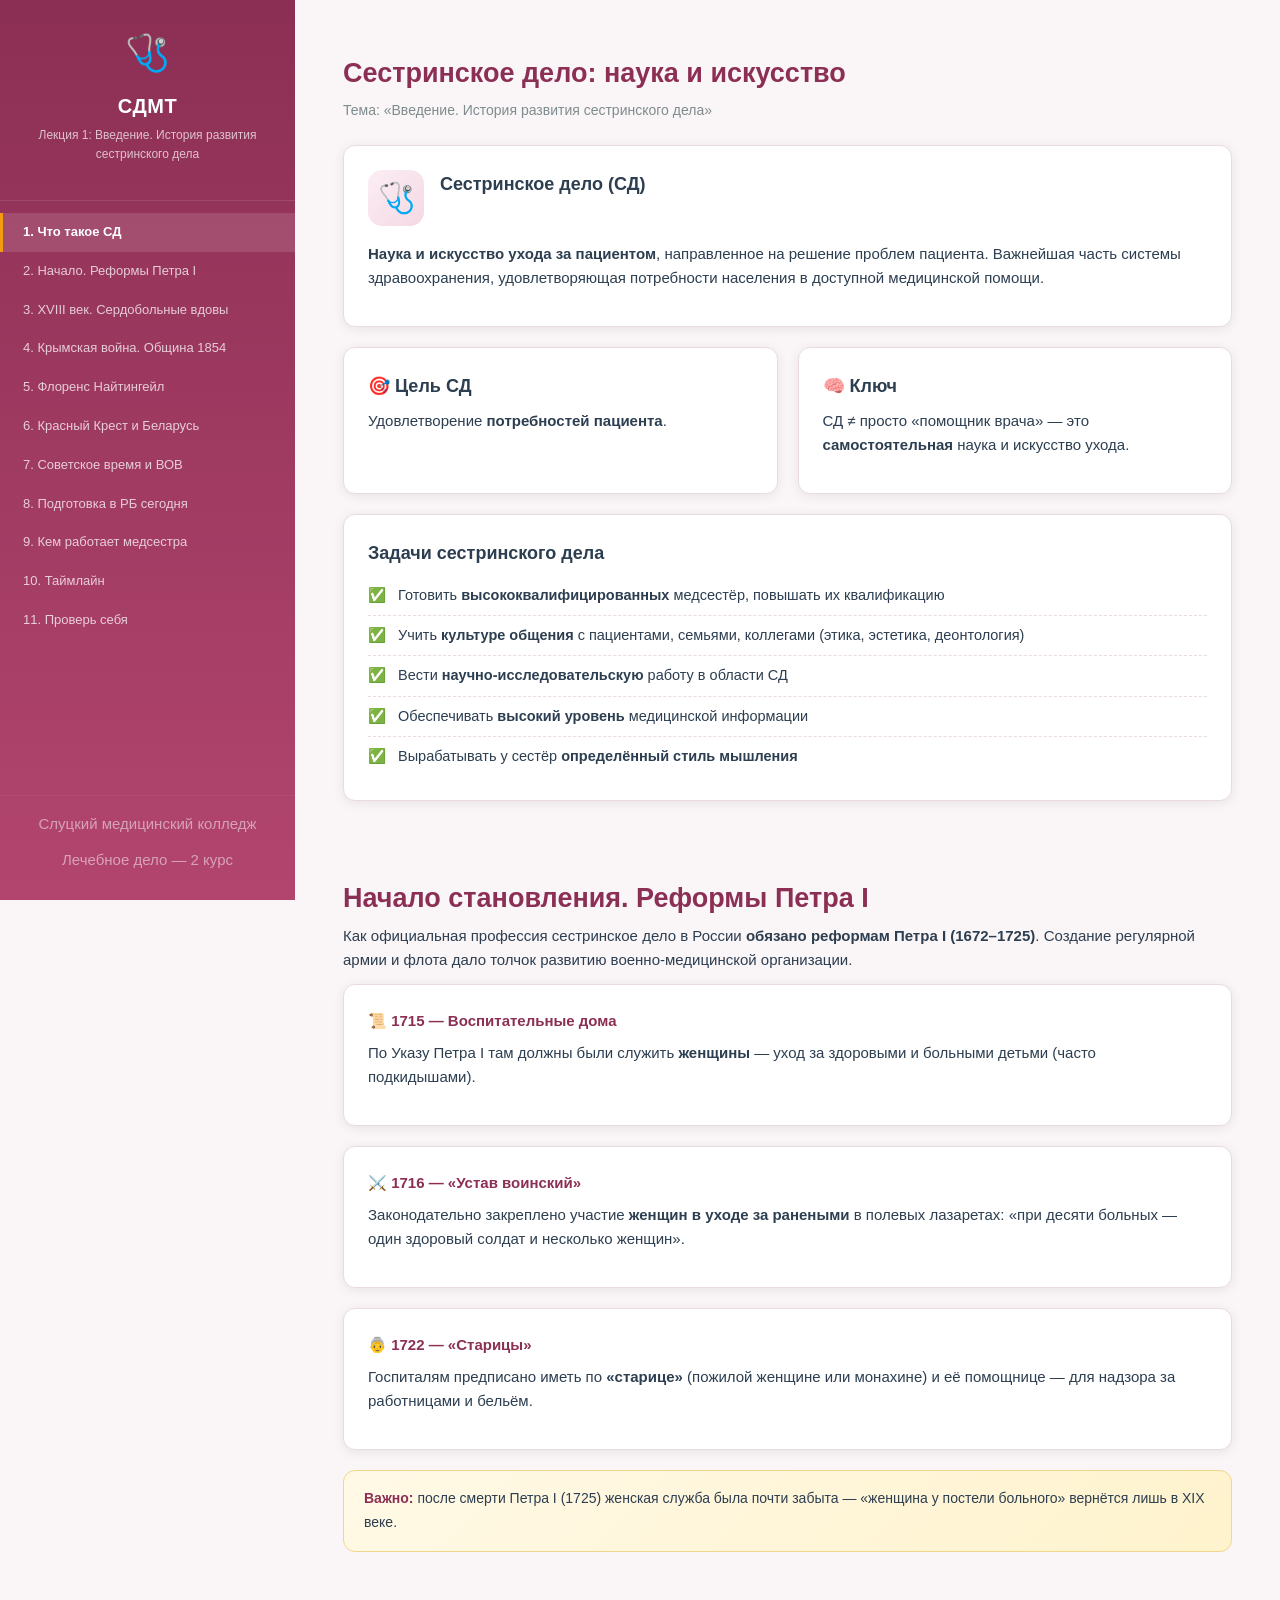
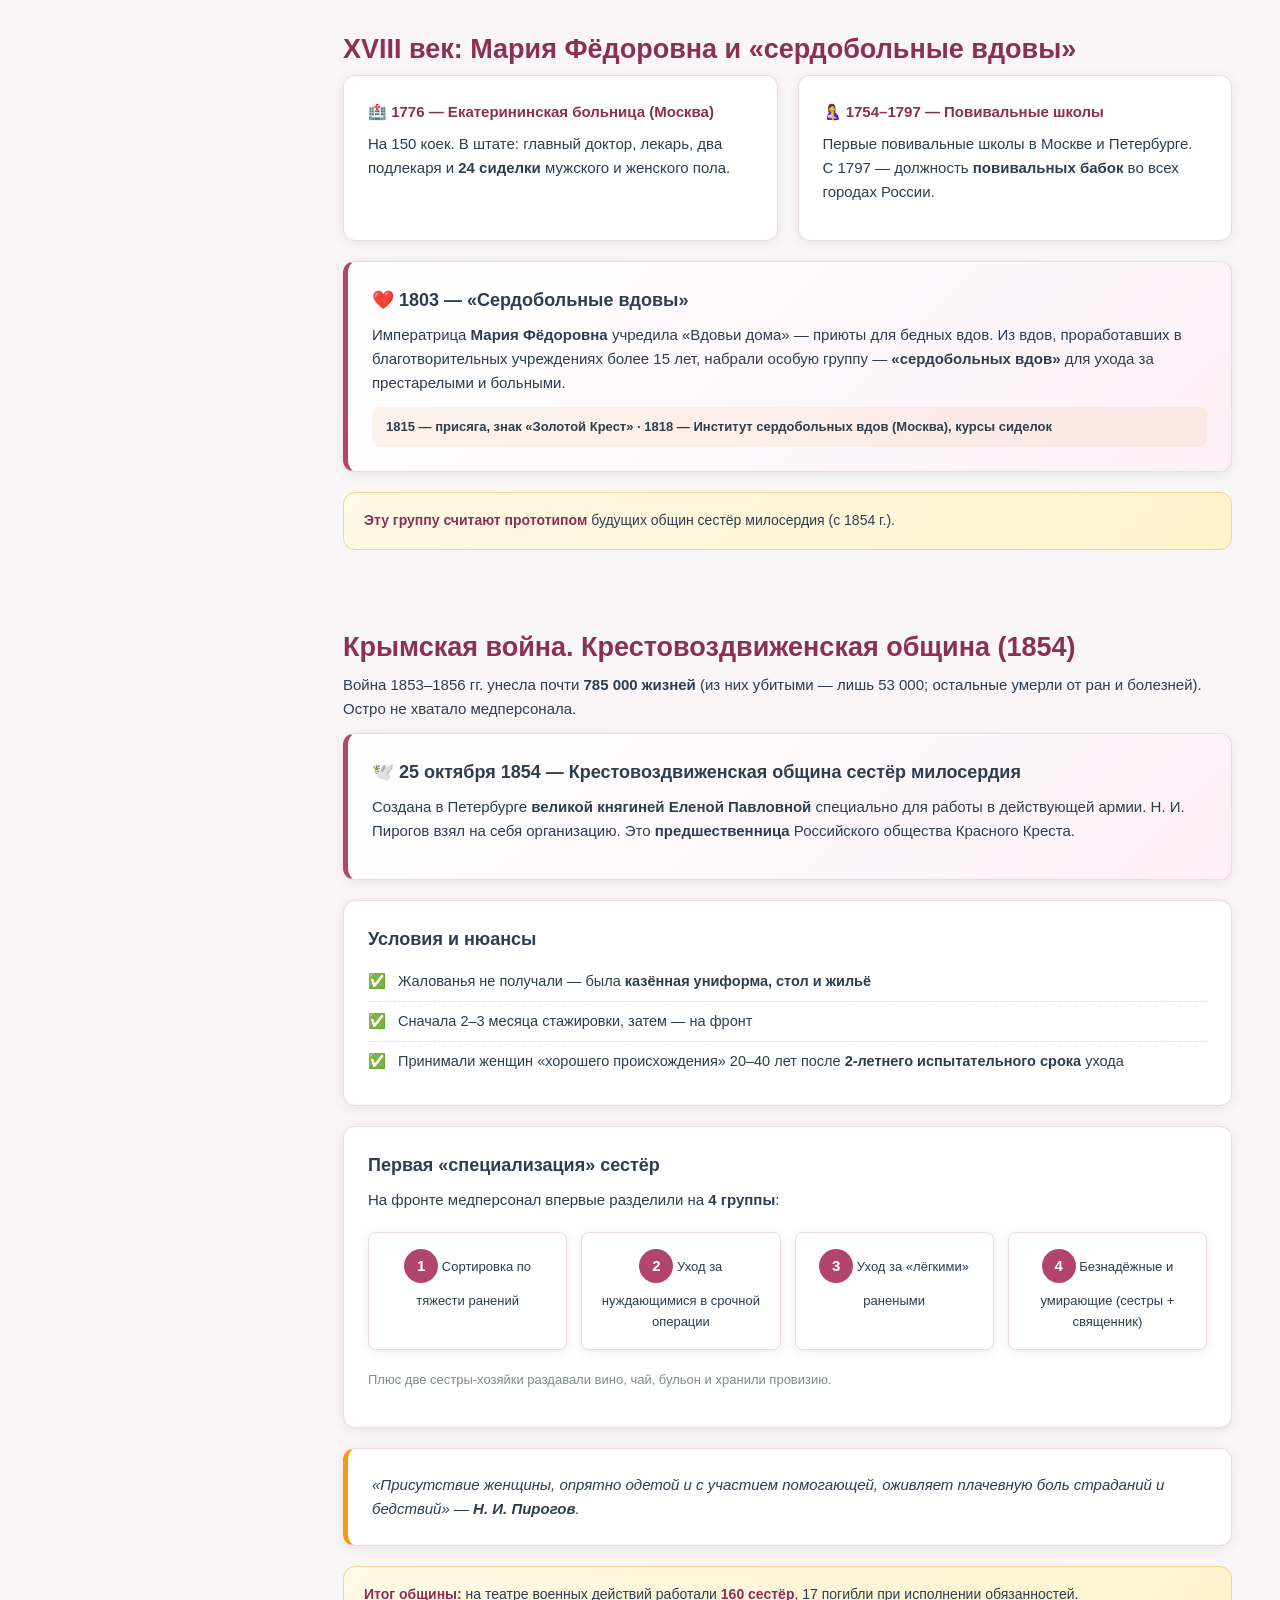
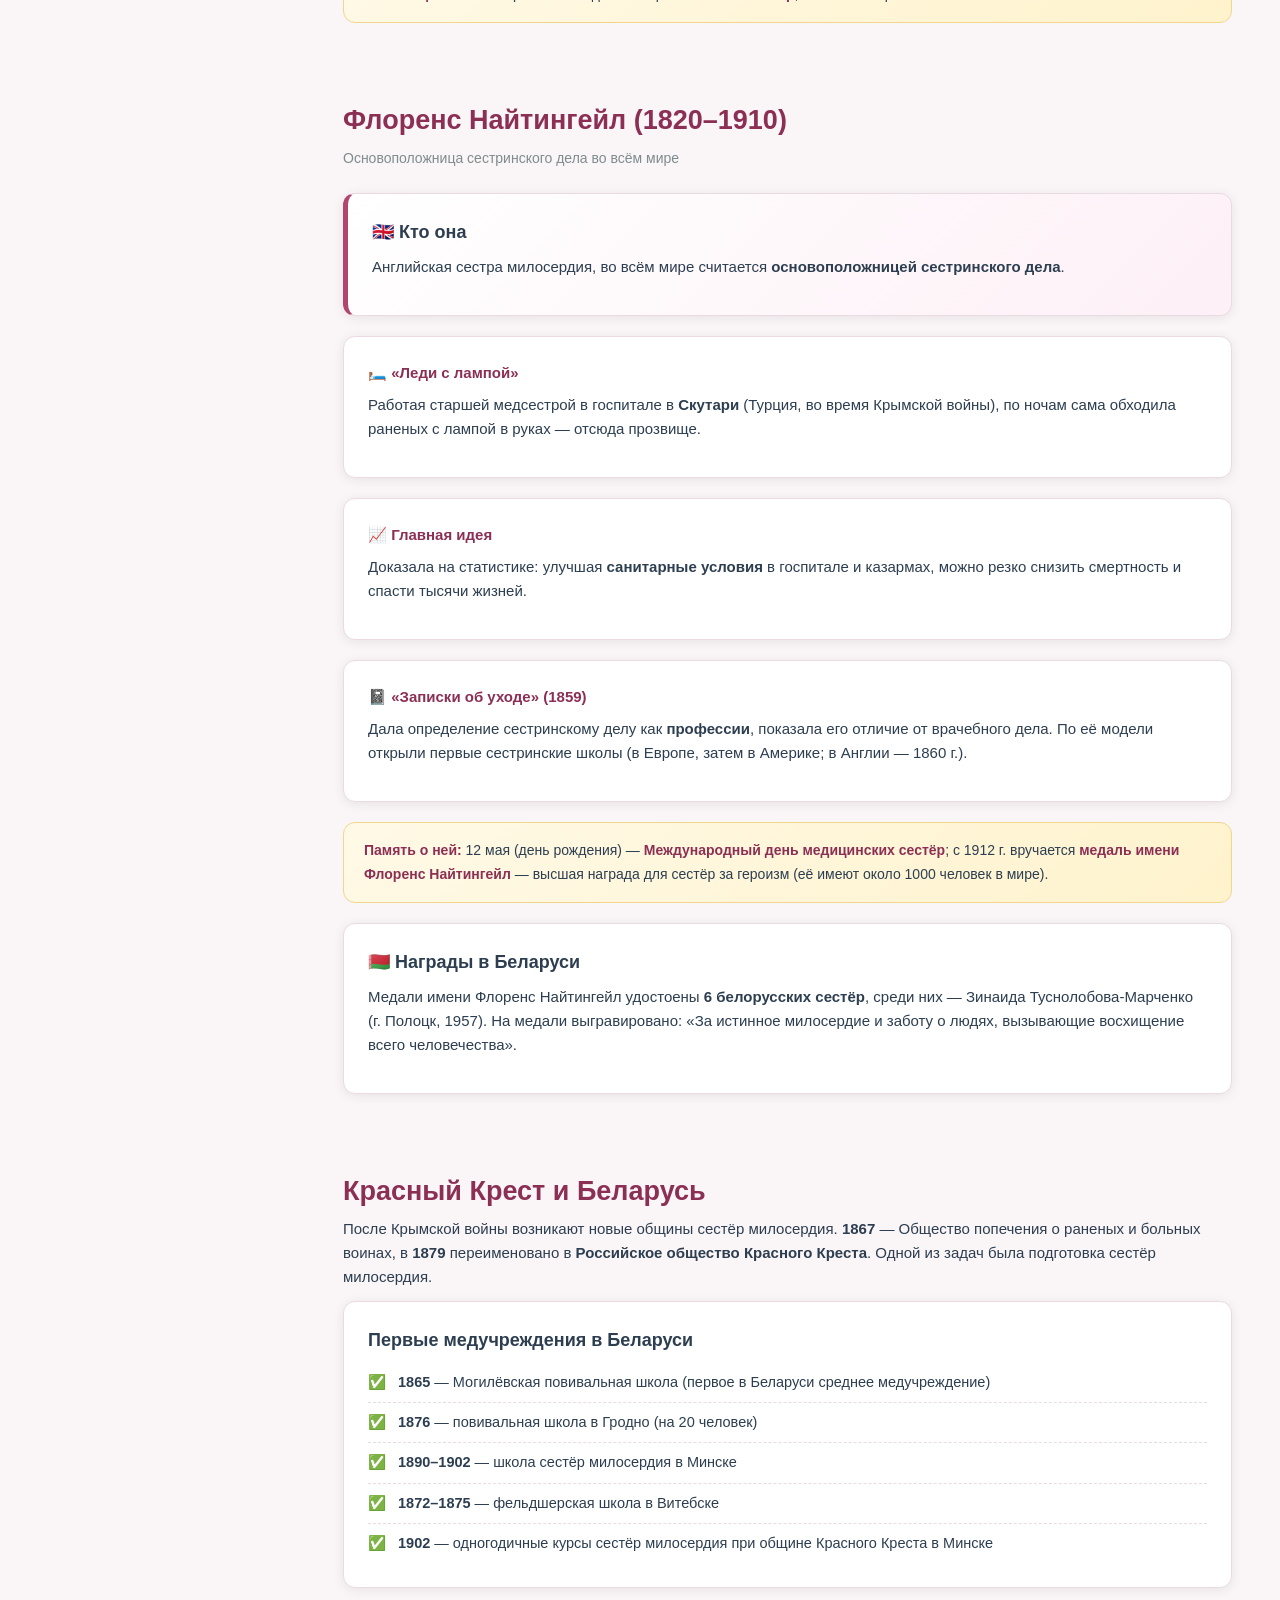
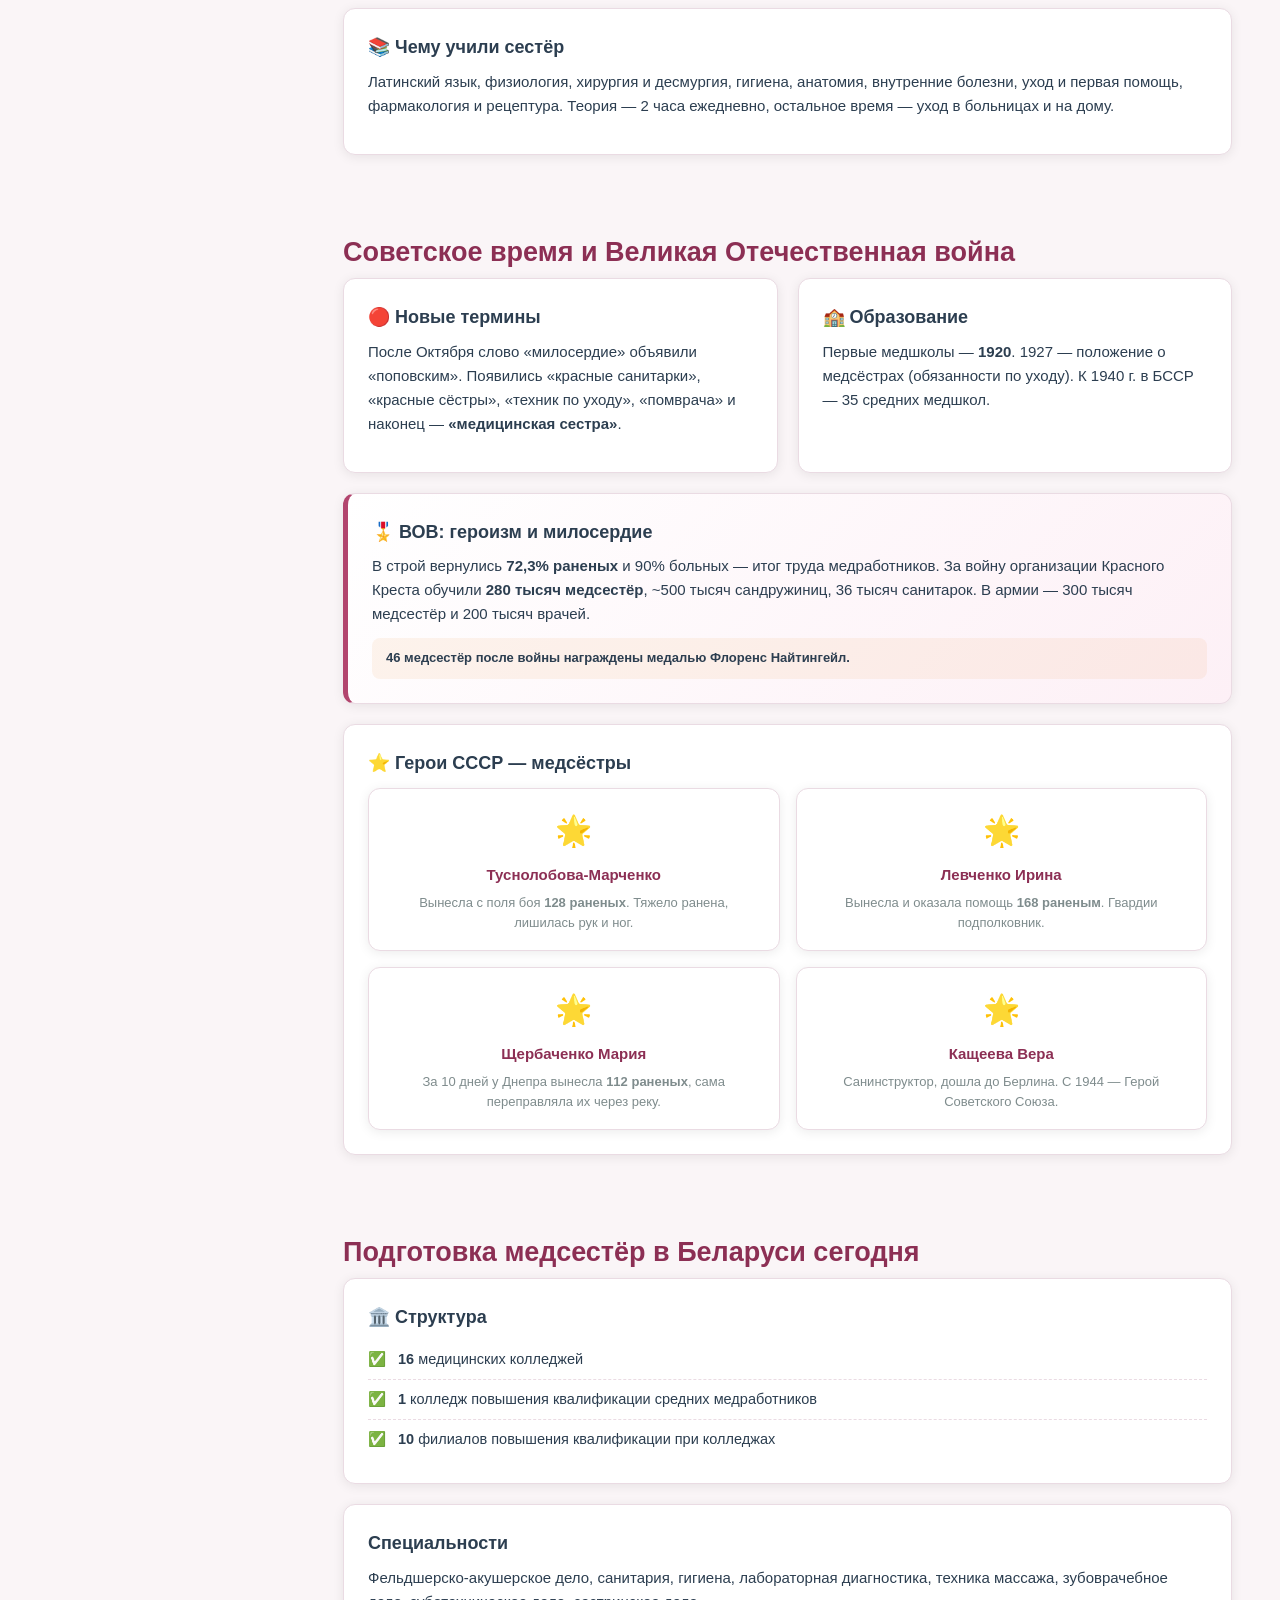
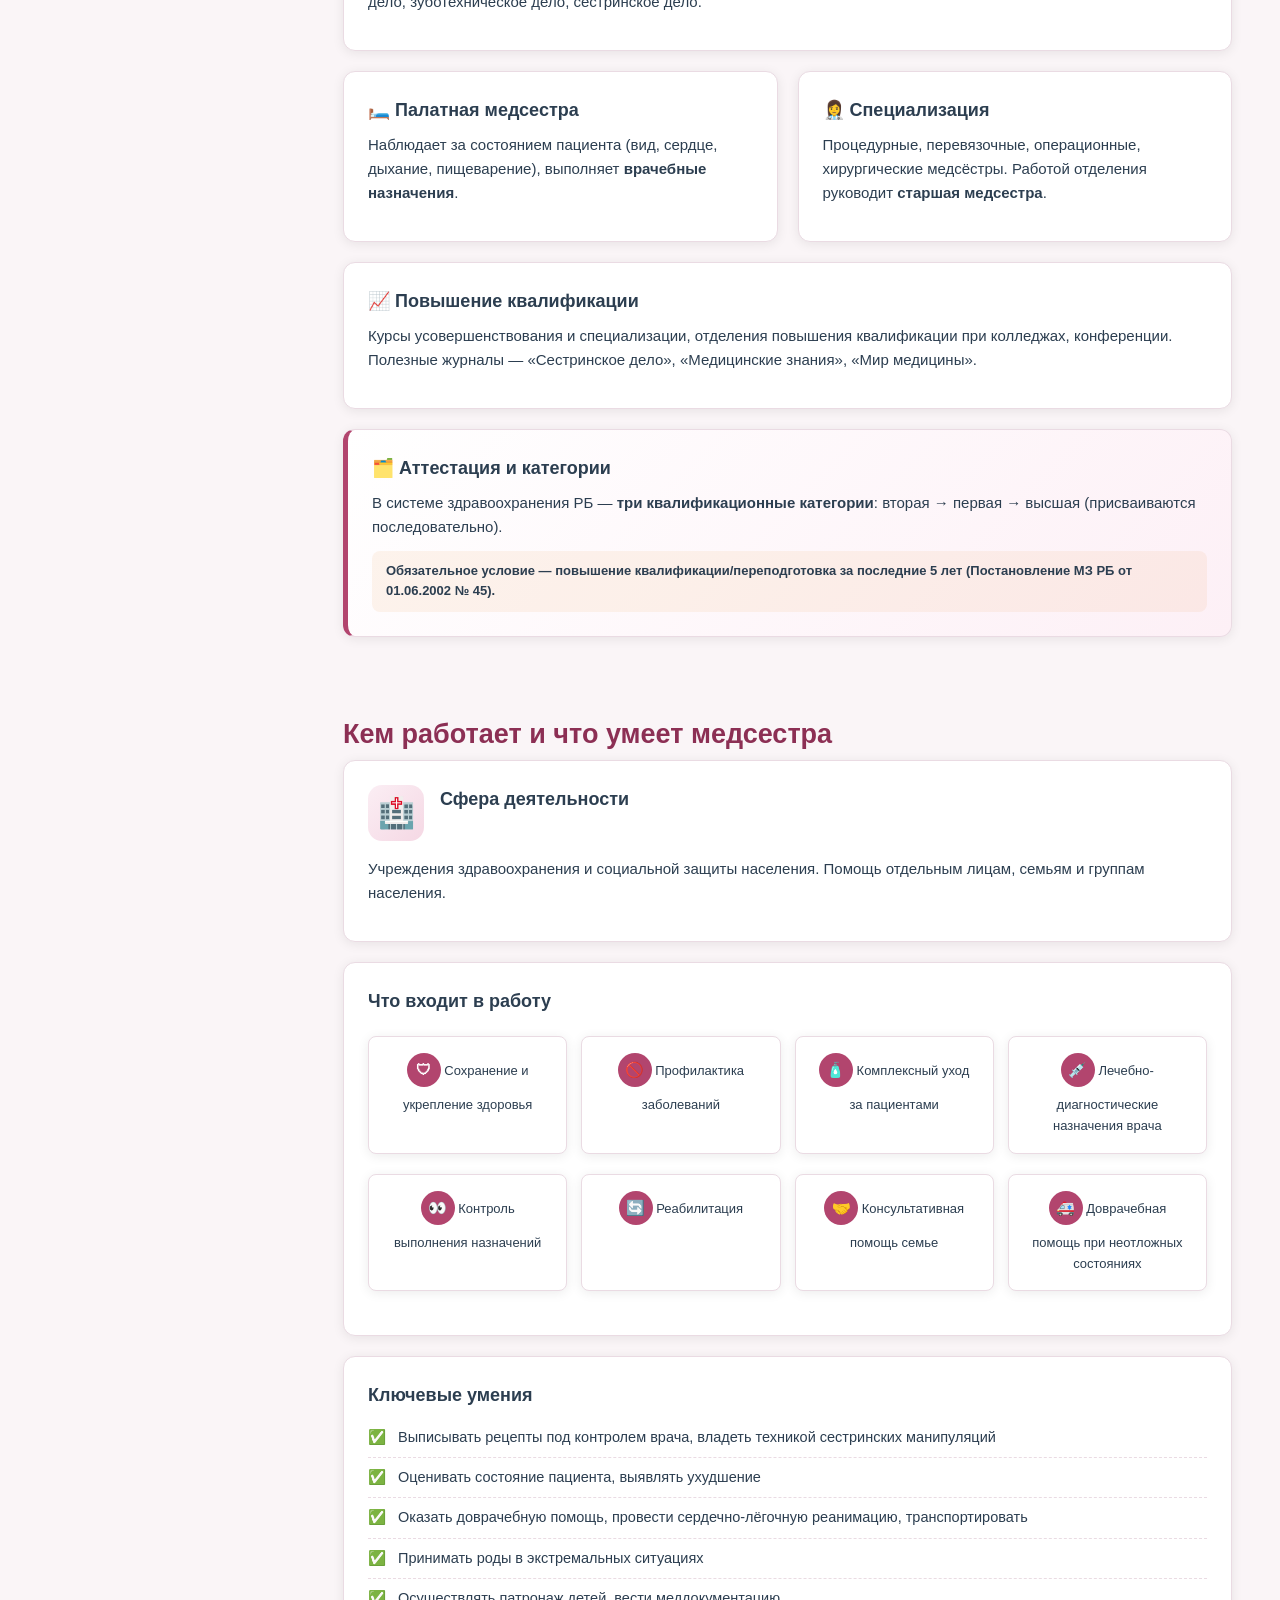
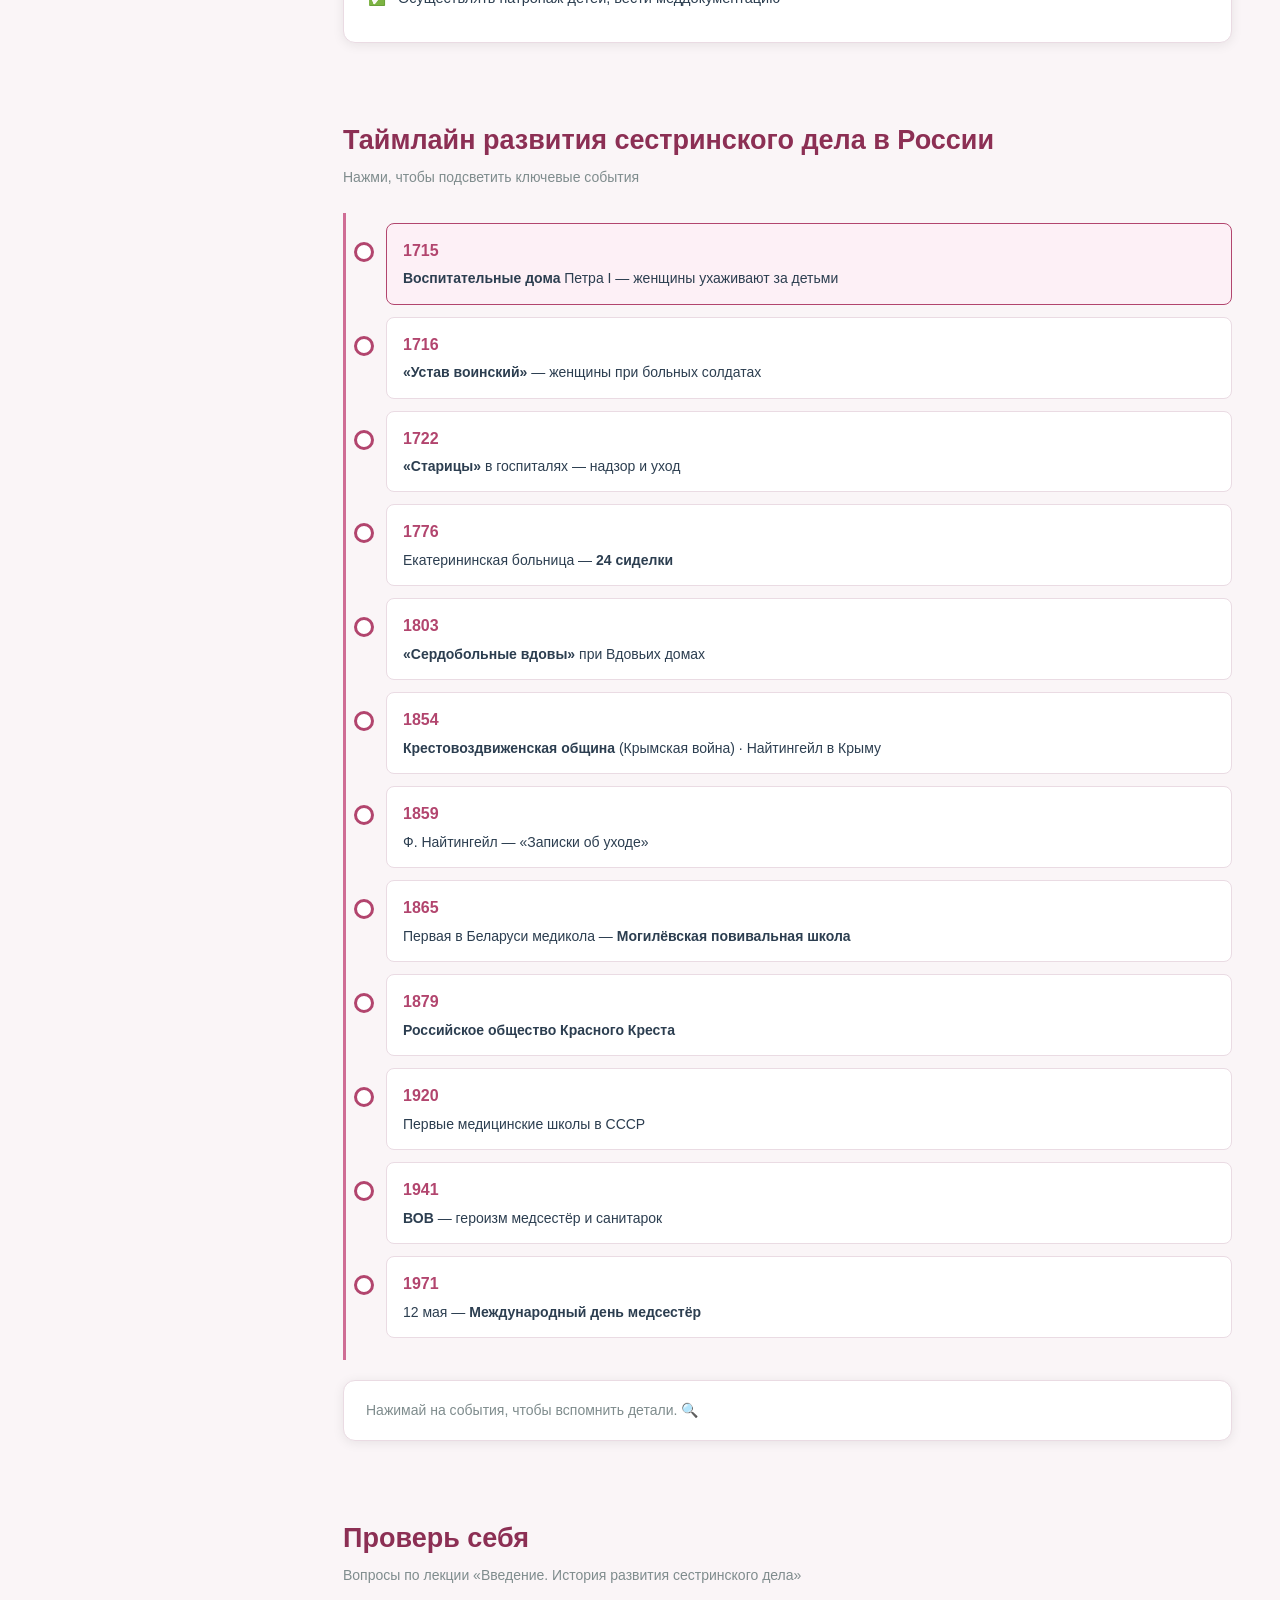
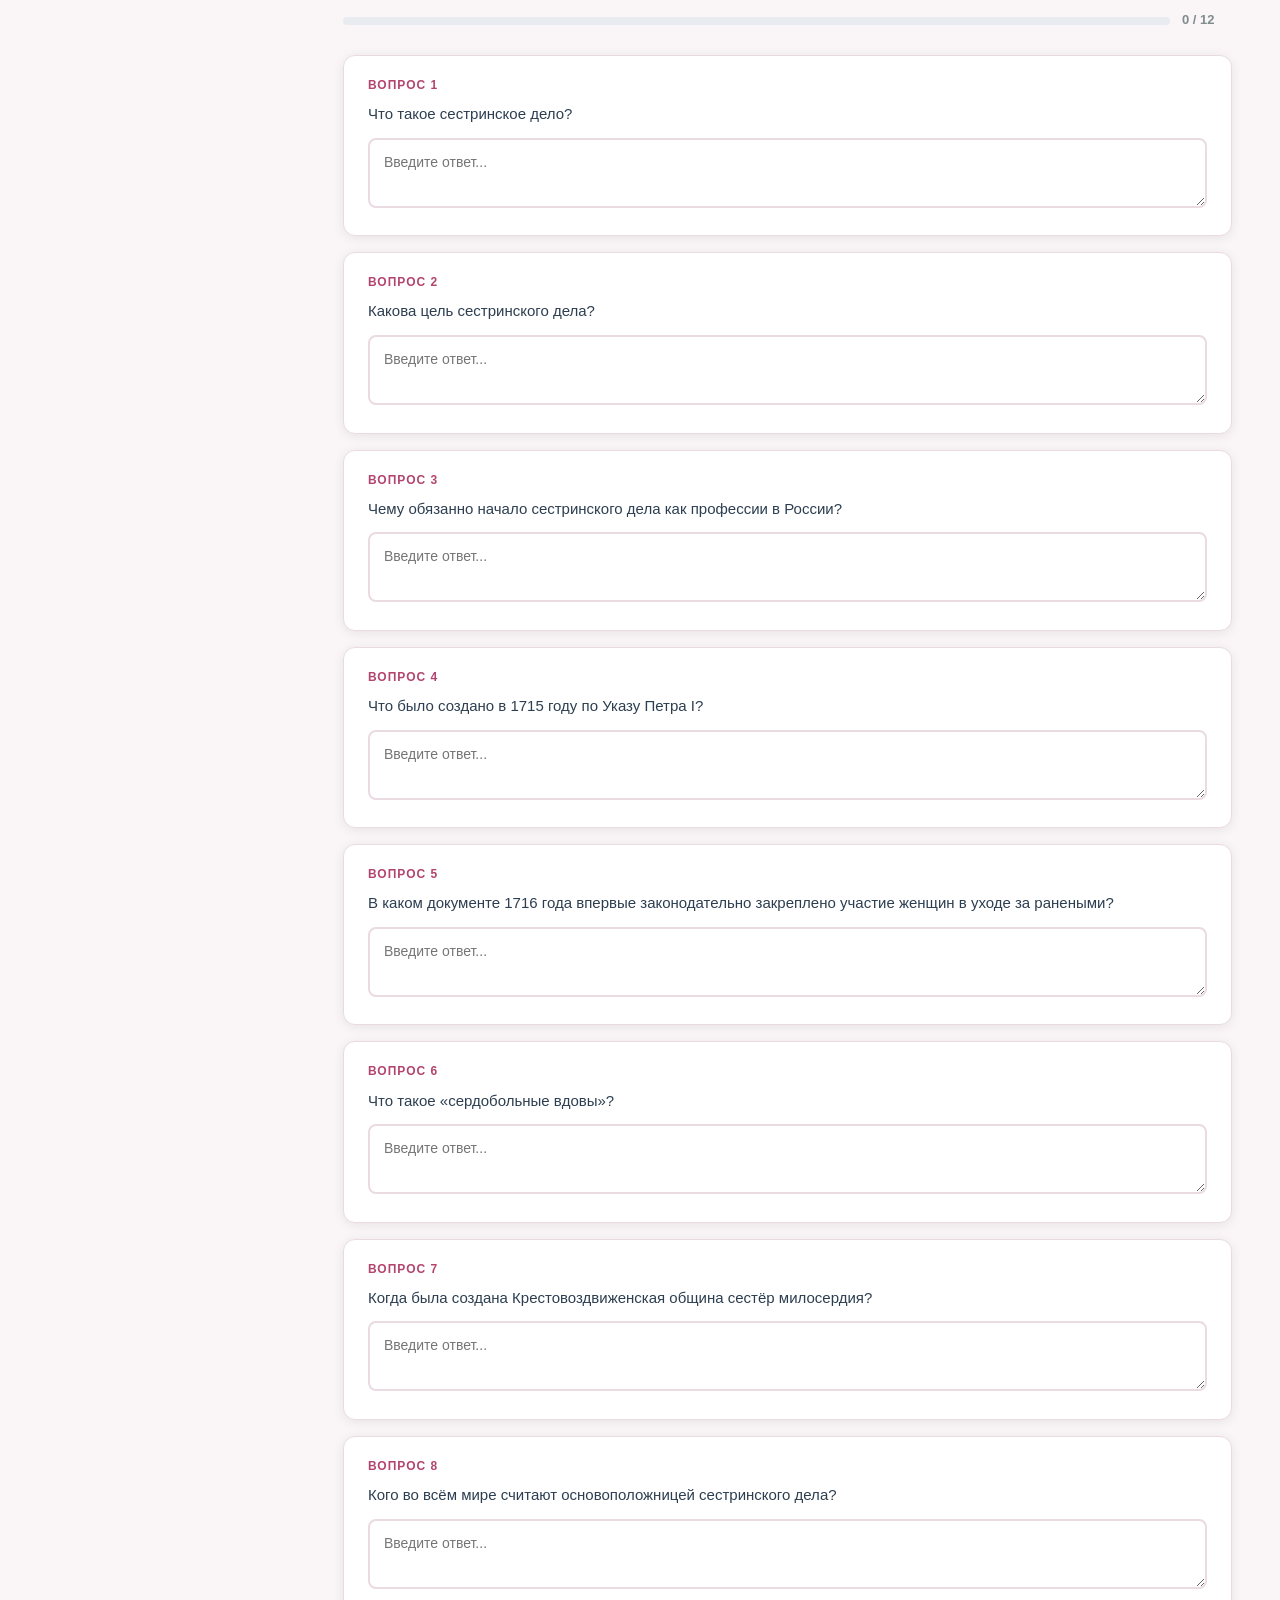
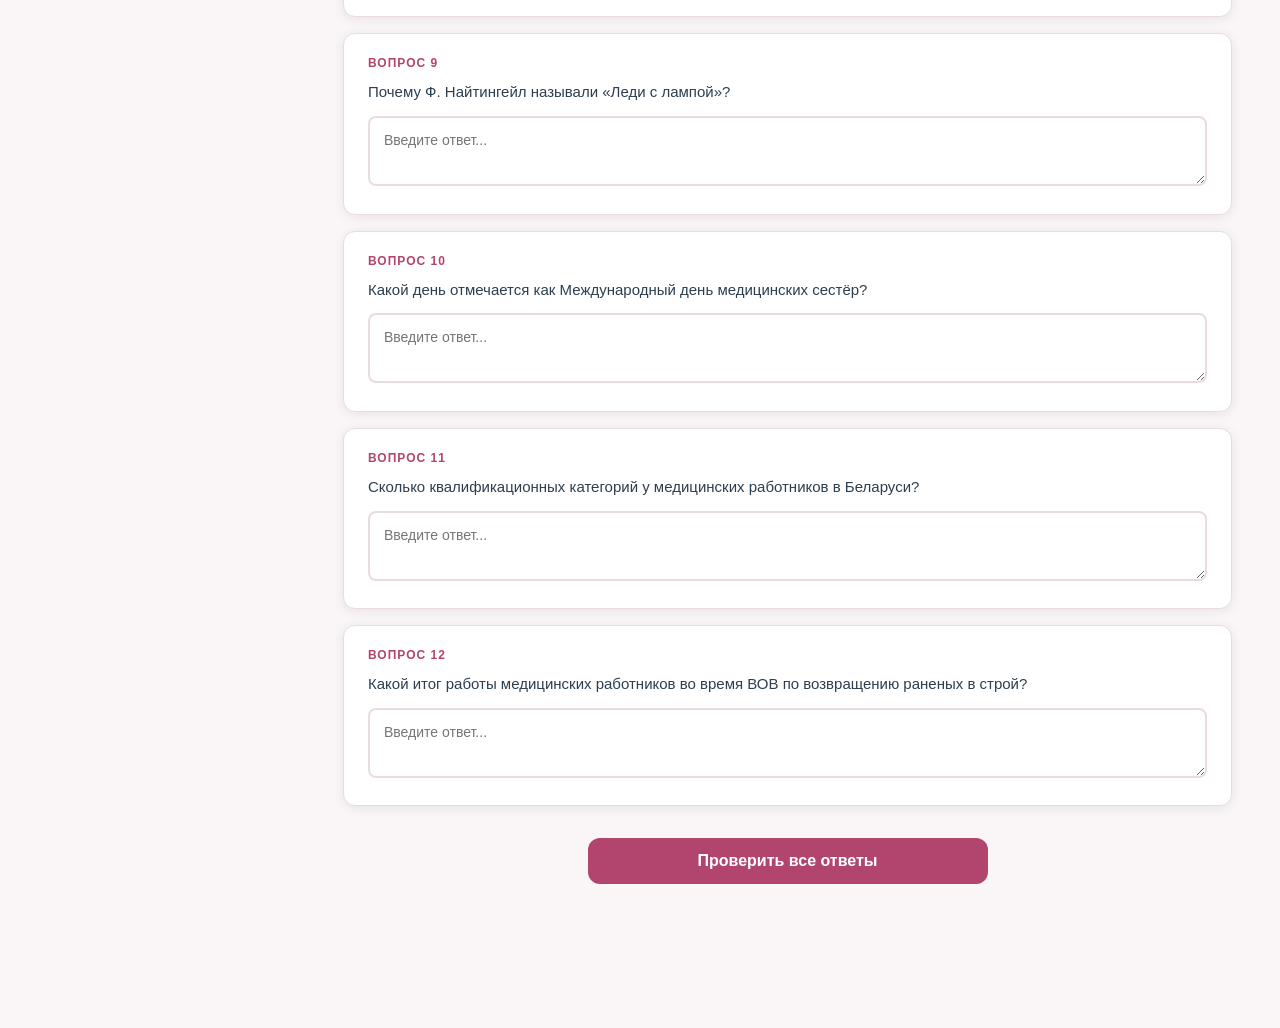
==== SdmApp/index.html @ 037b3c87 "Initial commit: MedHub веб-конспект (анатомия, фармакология, СДМТ)" ====
<!DOCTYPE html>
<html lang="ru">
<head>
    <meta charset="UTF-8">
    <meta name="viewport" content="width=device-width, initial-scale=1.0">
    <title>СДМТ — Лекция 1: Введение. История сестринского дела</title>
    <link rel="stylesheet" href="style.css">
</head>
<body>

<nav id="sidebar">
    <div class="sidebar-header">
        <div class="logo-icon">🩺</div>
        <h2>СДМТ</h2>
        <p class="subtitle">Лекция 1: Введение. История развития сестринского дела</p>
    </div>
    <ul>
        <li><a href="#intro" class="active" onclick="scrollToSection('intro', this)">1. Что такое СД</a></li>
        <li><a href="#peter" onclick="scrollToSection('peter', this)">2. Начало. Реформы Петра I</a></li>
        <li><a href="#maria" onclick="scrollToSection('maria', this)">3. XVIII век. Сердобольные вдовы</a></li>
        <li><a href="#crimea" onclick="scrollToSection('crimea', this)">4. Крымская война. Община 1854</a></li>
        <li><a href="#nightingale" onclick="scrollToSection('nightingale', this)">5. Флоренс Найтингейл</a></li>
        <li><a href="#redcross" onclick="scrollToSection('redcross', this)">6. Красный Крест и Беларусь</a></li>
        <li><a href="#soviet" onclick="scrollToSection('soviet', this)">7. Советское время и ВОВ</a></li>
        <li><a href="#today" onclick="scrollToSection('today', this)">8. Подготовка в РБ сегодня</a></li>
        <li><a href="#qualif" onclick="scrollToSection('qualif', this)">9. Кем работает медсестра</a></li>
        <li><a href="#timeline" onclick="scrollToSection('timeline', this)">10. Таймлайн</a></li>
        <li><a href="#quiz" onclick="scrollToSection('quiz', this)">11. Проверь себя</a></li>
    </ul>
    <div class="sidebar-footer">
        <p>Слуцкий медицинский колледж</p>
        <p>Лечебное дело — 2 курс</p>
    </div>
</nav>

<main id="content">

    <section id="intro" class="section">
        <h1>Сестринское дело: наука и искусство</h1>
        <p class="section-subtitle">Тема: «Введение. История развития сестринского дела»</p>

        <div class="card definition-card">
            <div class="card-icon">🩺</div>
            <h3>Сестринское дело (СД)</h3>
            <p><strong>Наука и искусство ухода за пациентом</strong>, направленное на решение проблем пациента. Важнейшая часть системы здравоохранения, удовлетворяющая потребности населения в доступной медицинской помощи.</p>
        </div>

        <div class="two-col">
            <div class="card">
                <h3>🎯 Цель СД</h3>
                <p>Удовлетворение <strong>потребностей пациента</strong>.</p>
            </div>
            <div class="card">
                <h3>🧠 Ключ</h3>
                <p>СД ≠ просто «помощник врача» — это <strong>самостоятельная</strong> наука и искусство ухода.</p>
            </div>
        </div>

        <div class="card">
            <h3>Задачи сестринского дела</h3>
            <ul class="task-list">
                <li>Готовить <strong>высококвалифицированных</strong> медсестёр, повышать их квалификацию</li>
                <li>Учить <strong>культуре общения</strong> с пациентами, семьями, коллегами (этика, эстетика, деонтология)</li>
                <li>Вести <strong>научно-исследовательскую</strong> работу в области СД</li>
                <li>Обеспечивать <strong>высокий уровень</strong> медицинской информации</li>
                <li>Вырабатывать у сестёр <strong>определённый стиль мышления</strong></li>
            </ul>
        </div>
    </section>

    <section id="peter" class="section">
        <h1>Начало становления. Реформы Петра I</h1>
        <p>Как официальная профессия сестринское дело в России <strong>обязано реформам Петра I (1672–1725)</strong>. Создание регулярной армии и флота дало толчок развитию военно-медицинской организации.</p>

        <div class="card">
            <div class="event-head">📜 1715 — Воспитательные дома</div>
            <p>По Указу Петра I там должны были служить <strong>женщины</strong> — уход за здоровыми и больными детьми (часто подкидышами).</p>
        </div>

        <div class="card">
            <div class="event-head">⚔️ 1716 — «Устав воинский»</div>
            <p>Законодательно закреплено участие <strong>женщин в уходе за ранеными</strong> в полевых лазаретах: «при десяти больных — один здоровый солдат и несколько женщин».</p>
        </div>

        <div class="card">
            <div class="event-head">👵 1722 — «Старицы»</div>
            <p>Госпиталям предписано иметь по <strong>«старице»</strong> (пожилой женщине или монахине) и её помощнице — для надзора за работницами и бельём.</p>
        </div>

        <div class="key-point">
            <strong>Важно:</strong> после смерти Петра I (1725) женская служба была почти забыта — «женщина у постели больного» вернётся лишь в XIX веке.
        </div>
    </section>

    <section id="maria" class="section">
        <h1>XVIII век: Мария Фёдоровна и «сердобольные вдовы»</h1>

        <div class="two-col">
            <div class="card">
                <div class="event-head">🏥 1776 — Екатерининская больница (Москва)</div>
                <p>На 150 коек. В штате: главный доктор, лекарь, два подлекаря и <strong>24 сиделки</strong> мужского и женского пола.</p>
            </div>
            <div class="card">
                <div class="event-head">🤱 1754–1797 — Повивальные школы</div>
                <p>Первые повивальные школы в Москве и Петербурге. С 1797 — должность <strong>повивальных бабок</strong> во всех городах России.</p>
            </div>
        </div>

        <div class="card highlight-card">
            <h3>❤️ 1803 — «Сердобольные вдовы»</h3>
            <p>Императрица <strong>Мария Фёдоровна</strong> учредила «Вдовьи дома» — приюты для бедных вдов. Из вдов, проработавших в благотворительных учреждениях более 15 лет, набрали особую группу — <strong>«сердобольных вдов»</strong> для ухода за престарелыми и больными.</p>
            <div class="key-mini">1815 — присяга, знак «Золотой Крест» · 1818 — Институт сердобольных вдов (Москва), курсы сиделок</div>
        </div>

        <div class="key-point">
            <strong>Эту группу считают прототипом</strong> будущих общин сестёр милосердия (с 1854 г.).
        </div>
    </section>

    <section id="crimea" class="section">
        <h1>Крымская война. Крестовоздвиженская община (1854)</h1>
        <p>Война 1853–1856 гг. унесла почти <strong>785 000 жизней</strong> (из них убитыми — лишь 53 000; остальные умерли от ран и болезней). Остро не хватало медперсонала.</p>

        <div class="card highlight-card">
            <h3>🕊️ 25 октября 1854 — Крестовоздвиженская община сестёр милосердия</h3>
            <p>Создана в Петербурге <strong>великой княгиней Еленой Павловной</strong> специально для работы в действующей армии. Н. И. Пирогов взял на себя организацию. Это <strong>предшественница</strong> Российского общества Красного Креста.</p>
        </div>

        <div class="card">
            <h3>Условия и нюансы</h3>
            <ul class="task-list">
                <li>Жалованья не получали — была <strong>казённая униформа, стол и жильё</strong></li>
                <li>Сначала 2–3 месяца стажировки, затем — на фронт</li>
                <li>Принимали женщин «хорошего происхождения» 20–40 лет после <strong>2-летнего испытательного срока</strong> ухода</li>
            </ul>
        </div>

        <div class="card">
            <h3>Первая «специализация» сестёр</h3>
            <p>На фронте медперсонал впервые разделили на <strong>4 группы</strong>:</p>
            <div class="flow-steps">
                <div class="flow-step"><span class="step-num">1</span> Сортировка по тяжести ранений</div>
                <div class="flow-step"><span class="step-num">2</span> Уход за нуждающимися в срочной операции</div>
                <div class="flow-step"><span class="step-num">3</span> Уход за «лёгкими» ранеными</div>
                <div class="flow-step"><span class="step-num">4</span> Безнадёжные и умирающие (сестры + священник)</div>
            </div>
            <p class="note">Плюс две сестры-хозяйки раздавали вино, чай, бульон и хранили провизию.</p>
        </div>

        <div class="card quote-card">
            <p>«Присутствие женщины, опрятно одетой и с участием помогающей, оживляет плачевную боль страданий и бедствий» — <strong>Н. И. Пирогов</strong>.</p>
        </div>

        <div class="key-point">
            <strong>Итог общины:</strong> на театре военных действий работали <strong>160 сестёр</strong>, 17 погибли при исполнении обязанностей.
        </div>
    </section>

    <section id="nightingale" class="section">
        <h1>Флоренс Найтингейл (1820–1910)</h1>
        <p class="section-subtitle">Основоположница сестринского дела во всём мире</p>

        <div class="card highlight-card">
            <h3>🇬🇧 Кто она</h3>
            <p>Английская сестра милосердия, во всём мире считается <strong>основоположницей сестринского дела</strong>.</p>
        </div>

        <div class="card">
            <div class="event-head">🛏️ «Леди с лампой»</div>
            <p>Работая старшей медсестрой в госпитале в <strong>Скутари</strong> (Турция, во время Крымской войны), по ночам сама обходила раненых с лампой в руках — отсюда прозвище.</p>
        </div>

        <div class="card">
            <div class="event-head">📈 Главная идея</div>
            <p>Доказала на статистике: улучшая <strong>санитарные условия</strong> в госпитале и казармах, можно резко снизить смертность и спасти тысячи жизней.</p>
        </div>

        <div class="card">
            <div class="event-head">📓 «Записки об уходе» (1859)</div>
            <p>Дала определение сестринскому делу как <strong>профессии</strong>, показала его отличие от врачебного дела. По её модели открыли первые сестринские школы (в Европе, затем в Америке; в Англии — 1860 г.).</p>
        </div>

        <div class="key-point">
            <strong>Память о ней:</strong> 12 мая (день рождения) — <strong>Международный день медицинских сестёр</strong>; с 1912 г. вручается <strong>медаль имени Флоренс Найтингейл</strong> — высшая награда для сестёр за героизм (её имеют около 1000 человек в мире).
        </div>

        <div class="card">
            <h3>🇧🇾 Награды в Беларуси</h3>
            <p>Медали имени Флоренс Найтингейл удостоены <strong>6 белорусских сестёр</strong>, среди них — Зинаида Туснолобова-Марченко (г. Полоцк, 1957). На медали выгравировано: «За истинное милосердие и заботу о людях, вызывающие восхищение всего человечества».</p>
        </div>
    </section>

    <section id="redcross" class="section">
        <h1>Красный Крест и Беларусь</h1>
        <p>После Крымской войны возникают новые общины сестёр милосердия. <strong>1867</strong> — Общество попечения о раненых и больных воинах, в <strong>1879</strong> переименовано в <strong>Российское общество Красного Креста</strong>. Одной из задач была подготовка сестёр милосердия.</p>

        <div class="card">
            <h3>Первые медучреждения в Беларуси</h3>
            <ul class="task-list">
                <li><strong>1865</strong> — Могилёвская повивальная школа (первое в Беларуси среднее медучреждение)</li>
                <li><strong>1876</strong> — повивальная школа в Гродно (на 20 человек)</li>
                <li><strong>1890–1902</strong> — школа сестёр милосердия в Минске</li>
                <li><strong>1872–1875</strong> — фельдшерская школа в Витебске</li>
                <li><strong>1902</strong> — одногодичные курсы сестёр милосердия при общине Красного Креста в Минске</li>
            </ul>
        </div>

        <div class="card">
            <h3>📚 Чему учили сестёр</h3>
            <p>Латинский язык, физиология, хирургия и десмургия, гигиена, анатомия, внутренние болезни, уход и первая помощь, фармакология и рецептура. Теория — 2 часа ежедневно, остальное время — уход в больницах и на дому.</p>
        </div>
    </section>

    <section id="soviet" class="section">
        <h1>Советское время и Великая Отечественная война</h1>

        <div class="two-col">
            <div class="card">
                <h3>🔴 Новые термины</h3>
                <p>После Октября слово «милосердие» объявили «поповским». Появились «красные санитарки», «красные сёстры», «техник по уходу», «помврача» и наконец — <strong>«медицинская сестра»</strong>.</p>
            </div>
            <div class="card">
                <h3>🏫 Образование</h3>
                <p>Первые медшколы — <strong>1920</strong>. 1927 — положение о медсёстрах (обязанности по уходу). К 1940 г. в БССР — 35 средних медшкол.</p>
            </div>
        </div>

        <div class="card highlight-card">
            <h3>🎖️ ВОВ: героизм и милосердие</h3>
            <p>В строй вернулись <strong>72,3% раненых</strong> и 90% больных — итог труда медработников. За войну организации Красного Креста обучили <strong>280 тысяч медсестёр</strong>, ~500 тысяч сандружиниц, 36 тысяч санитарок. В армии — 300 тысяч медсестёр и 200 тысяч врачей.</p>
            <div class="key-mini">46 медсестёр после войны награждены медалью Флоренс Найтингейл.</div>
        </div>

        <div class="card">
            <h3>⭐ Герои СССР — медсёстры</h3>
            <div class="hero-grid">
                <div class="hero-card">
                    <div class="hero-icon">🌟</div>
                    <h4>Туснолобова-Марченко</h4>
                    <p>Вынесла с поля боя <strong>128 раненых</strong>. Тяжело ранена, лишилась рук и ног.</p>
                </div>
                <div class="hero-card">
                    <div class="hero-icon">🌟</div>
                    <h4>Левченко Ирина</h4>
                    <p>Вынесла и оказала помощь <strong>168 раненым</strong>. Гвардии подполковник.</p>
                </div>
                <div class="hero-card">
                    <div class="hero-icon">🌟</div>
                    <h4>Щербаченко Мария</h4>
                    <p>За 10 дней у Днепра вынесла <strong>112 раненых</strong>, сама переправляла их через реку.</p>
                </div>
                <div class="hero-card">
                    <div class="hero-icon">🌟</div>
                    <h4>Кащеева Вера</h4>
                    <p>Санинструктор, дошла до Берлина. С 1944 — Герой Советского Союза.</p>
                </div>
            </div>
        </div>
    </section>

    <section id="today" class="section">
        <h1>Подготовка медсестёр в Беларуси сегодня</h1>

        <div class="card">
            <h3>🏛️ Структура</h3>
            <ul class="task-list">
                <li><strong>16</strong> медицинских колледжей</li>
                <li><strong>1</strong> колледж повышения квалификации средних медработников</li>
                <li><strong>10</strong> филиалов повышения квалификации при колледжах</li>
            </ul>
        </div>

        <div class="card">
            <h3>Специальности</h3>
            <p>Фельдшерско-акушерское дело, санитария, гигиена, лабораторная диагностика, техника массажа, зубоврачебное дело, зуботехническое дело, сестринское дело.</p>
        </div>

        <div class="two-col">
            <div class="card">
                <h3>🛏️ Палатная медсестра</h3>
                <p>Наблюдает за состоянием пациента (вид, сердце, дыхание, пищеварение), выполняет <strong>врачебные назначения</strong>.</p>
            </div>
            <div class="card">
                <h3>👩‍⚕️ Специализация</h3>
                <p>Процедурные, перевязочные, операционные, хирургические медсёстры. Работой отделения руководит <strong>старшая медсестра</strong>.</p>
            </div>
        </div>

        <div class="card">
            <h3>📈 Повышение квалификации</h3>
            <p>Курсы усовершенствования и специализации, отделения повышения квалификации при колледжах, конференции. Полезные журналы — «Сестринское дело», «Медицинские знания», «Мир медицины».</p>
        </div>

        <div class="card highlight-card">
            <h3>🗂️ Аттестация и категории</h3>
            <p>В системе здравоохранения РБ — <strong>три квалификационные категории</strong>: вторая → первая → высшая (присваиваются последовательно).</p>
            <div class="key-mini">Обязательное условие — повышение квалификации/переподготовка за последние 5 лет (Постановление МЗ РБ от 01.06.2002 № 45).</div>
        </div>
    </section>

    <section id="qualif" class="section">
        <h1>Кем работает и что умеет медсестра</h1>

        <div class="card definition-card">
            <div class="card-icon">🏥</div>
            <h3>Сфера деятельности</h3>
            <p>Учреждения здравоохранения и социальной защиты населения. Помощь отдельным лицам, семьям и группам населения.</p>
        </div>

        <div class="card">
            <h3>Что входит в работу</h3>
            <div class="flow-steps">
                <div class="flow-step"><span class="step-num">🛡</span> Сохранение и укрепление здоровья</div>
                <div class="flow-step"><span class="step-num">🚫</span> Профилактика заболеваний</div>
                <div class="flow-step"><span class="step-num">🧴</span> Комплексный уход за пациентами</div>
                <div class="flow-step"><span class="step-num">💉</span> Лечебно-диагностические назначения врача</div>
            </div>
            <div class="flow-steps">
                <div class="flow-step"><span class="step-num">👀</span> Контроль выполнения назначений</div>
                <div class="flow-step"><span class="step-num">🔄</span> Реабилитация</div>
                <div class="flow-step"><span class="step-num">🤝</span> Консультативная помощь семье</div>
                <div class="flow-step"><span class="step-num">🚑</span> Доврачебная помощь при неотложных состояниях</div>
            </div>
        </div>

        <div class="card">
            <h3>Ключевые умения</h3>
            <ul class="task-list">
                <li>Выписывать рецепты под контролем врача, владеть техникой сестринских манипуляций</li>
                <li>Оценивать состояние пациента, выявлять ухудшение</li>
                <li>Оказать доврачебную помощь, провести сердечно-лёгочную реанимацию, транспортировать</li>
                <li>Принимать роды в экстремальных ситуациях</li>
                <li>Осуществлять патронаж детей, вести меддокументацию</li>
            </ul>
        </div>
    </section>

    <section id="timeline" class="section">
        <h1>Таймлайн развития сестринского дела в России</h1>
        <p class="section-subtitle">Нажми, чтобы подсветить ключевые события</p>

        <div class="timeline" id="timelineBox">
            <div class="tl-item active" data-tl="1715">
                <div class="tl-year">1715</div>
                <div class="tl-text"><strong>Воспитательные дома</strong> Петра I — женщины ухаживают за детьми</div>
            </div>
            <div class="tl-item" data-tl="1716">
                <div class="tl-year">1716</div>
                <div class="tl-text"><strong>«Устав воинский»</strong> — женщины при больных солдатах</div>
            </div>
            <div class="tl-item" data-tl="1722">
                <div class="tl-year">1722</div>
                <div class="tl-text"><strong>«Старицы»</strong> в госпиталях — надзор и уход</div>
            </div>
            <div class="tl-item" data-tl="1776">
                <div class="tl-year">1776</div>
                <div class="tl-text">Екатерининская больница — <strong>24 сиделки</strong></div>
            </div>
            <div class="tl-item" data-tl="1803">
                <div class="tl-year">1803</div>
                <div class="tl-text"><strong>«Сердобольные вдовы»</strong> при Вдовьих домах</div>
            </div>
            <div class="tl-item" data-tl="1854">
                <div class="tl-year">1854</div>
                <div class="tl-text"><strong>Крестовоздвиженская община</strong> (Крымская война) · Найтингейл в Крыму</div>
            </div>
            <div class="tl-item" data-tl="1859">
                <div class="tl-year">1859</div>
                <div class="tl-text">Ф. Найтингейл — «Записки об уходе»</div>
            </div>
            <div class="tl-item" data-tl="1865">
                <div class="tl-year">1865</div>
                <div class="tl-text">Первая в Беларуси медикола — <strong>Могилёвская повивальная школа</strong></div>
            </div>
            <div class="tl-item" data-tl="1879">
                <div class="tl-year">1879</div>
                <div class="tl-text"><strong>Российское общество Красного Креста</strong></div>
            </div>
            <div class="tl-item" data-tl="1920">
                <div class="tl-year">1920</div>
                <div class="tl-text">Первые медицинские школы в СССР</div>
            </div>
            <div class="tl-item" data-tl="1941">
                <div class="tl-year">1941</div>
                <div class="tl-text"><strong>ВОВ</strong> — героизм медсестёр и санитарок</div>
            </div>
            <div class="tl-item" data-tl="1971">
                <div class="tl-year">1971</div>
                <div class="tl-text">12 мая — <strong>Международный день медсестёр</strong></div>
            </div>
        </div>

        <div class="timeline-info" id="timelineInfo">
            <p>Нажимай на события, чтобы вспомнить детали. 🔍</p>
        </div>
    </section>

    <section id="quiz" class="section">
        <h1>Проверь себя</h1>
        <p class="section-subtitle">Вопросы по лекции «Введение. История развития сестринского дела»</p>

        <div class="quiz-progress">
            <div class="progress-bar">
                <div class="progress-fill" id="progressFill"></div>
            </div>
            <span id="progressText">0 / 12</span>
        </div>

        <div id="quizContainer"></div>

        <div class="quiz-result" id="quizResult" style="display:none;">
            <h2 id="resultTitle"></h2>
            <p id="resultText"></p>
            <button class="btn-retry" onclick="resetQuiz()">Пройти ещё раз</button>
        </div>

        <button class="btn-check" id="btnCheck" onclick="checkAllAnswers()">Проверить все ответы</button>
    </section>

</main>

<script src="script.js"></script>
</body>
</html>
---- SdmApp/style.css ----
/* ===== RESET & BASE ===== */
* { margin: 0; padding: 0; box-sizing: border-box; }
:root {
    --primary: #b2456e; --primary-light: #cf6d95; --primary-dark: #8c2f54;
    --accent: #e67e22; --accent-light: #f39c12;
    --success: #27ae60; --warning: #f39c12; --info: #3498db;
    --bg: #faf5f7; --card-bg: #ffffff;
    --text: #2c3e50; --text-light: #7f8c8d; --border: #eadbe3;
    --sidebar-width: 295px;
    --shadow: 0 2px 12px rgba(0,0,0,0.08);
    --shadow-hover: 0 4px 20px rgba(0,0,0,0.12);
    --radius: 12px; --radius-sm: 8px;
}
html { scroll-behavior: smooth; }
body {
    font-family: 'Segoe UI', -apple-system, BlinkMacSystemFont, Roboto, sans-serif;
    background: var(--bg); color: var(--text); display: flex; min-height: 100vh; line-height: 1.6;
}
#sidebar {
    width: var(--sidebar-width); background: linear-gradient(180deg, var(--primary-dark), var(--primary));
    color: white; position: fixed; top: 0; left: 0; height: 100vh; overflow-y: auto;
    z-index: 100; display: flex; flex-direction: column;
}
.sidebar-header { padding: 24px 20px; border-bottom: 1px solid rgba(255,255,255,0.1); text-align: center; }
.logo-icon { font-size: 36px; margin-bottom: 8px; }
.sidebar-header h2 { font-size: 20px; font-weight: 700; letter-spacing: 0.5px; }
.sidebar-header .subtitle { font-size: 12px; opacity: 0.7; margin-top: 4px; }
#sidebar ul { list-style: none; padding: 12px 0; flex: 1; }
#sidebar ul li a {
    display: block; padding: 9px 20px; color: rgba(255,255,255,0.75);
    text-decoration: none; font-size: 13px; transition: all 0.2s; border-left: 3px solid transparent;
}
#sidebar ul li a:hover { background: rgba(255,255,255,0.08); color: white; }
#sidebar ul li a.active { background: rgba(255,255,255,0.12); color: white; border-left-color: var(--accent-light); font-weight: 600; }
.sidebar-footer { padding: 16px 20px; border-top: 1px solid rgba(255,255,255,0.1); font-size: 11px; opacity: 0.5; text-align: center; }
#content { margin-left: var(--sidebar-width); flex: 1; padding: 40px 48px 80px; max-width: 1120px; }
.section { margin-bottom: 64px; padding-top: 16px; }
h1 { font-size: 27px; font-weight: 700; color: var(--primary-dark); margin-bottom: 8px; line-height: 1.3; }
.section-subtitle { color: var(--text-light); font-size: 14px; margin-bottom: 24px; }
h3 { font-size: 18px; font-weight: 600; color: var(--text); margin-bottom: 8px; }
p { margin-bottom: 12px; font-size: 15px; }
.card {
    background: var(--card-bg); border-radius: var(--radius); padding: 24px;
    margin-bottom: 20px; box-shadow: var(--shadow); border: 1px solid var(--border); transition: box-shadow 0.2s;
}
.card:hover { box-shadow: var(--shadow-hover); }
.definition-card { display: flex; flex-wrap: wrap; gap: 16px; align-items: flex-start; }
.definition-card .card-icon {
    font-size: 30px; width: 56px; height: 56px; display: flex; align-items: center;
    justify-content: center; background: linear-gradient(135deg, #fbeef4, #f5d8e4); border-radius: 14px; flex-shrink: 0;
}
.definition-card h3 { width: calc(100% - 72px); }
.definition-card p { width: 100%; }
.etymology { width: 100%; background: #fbf0f5; padding: 10px 14px; border-radius: var(--radius-sm); font-size: 13px; color: var(--text-light); border-left: 3px solid var(--primary-light); }
.etym-label { font-weight: 600; color: var(--text); }
.two-col { display: grid; grid-template-columns: 1fr 1fr; gap: 20px; }
.key-point { background: linear-gradient(135deg, #fff9e6, #fff3cd); border: 1px solid #f0d78c; border-radius: var(--radius); padding: 16px 20px; margin: 20px 0; font-size: 14px; line-height: 1.7; }
.key-point strong { color: var(--primary-dark); }
.key-mini { margin-top: 12px; padding: 10px 14px; background: rgba(231,126,34,0.08); border-radius: var(--radius-sm); font-size: 13px; font-weight: 600; }
.mnemonic { margin-top: 12px; padding: 10px 14px; background: rgba(52,152,219,0.08); border-radius: var(--radius-sm); font-size: 13px; }
code { font-family: 'Courier New', monospace; background: #fbeef4; color: var(--primary-dark); padding: 2px 6px; border-radius: 4px; font-size: 13px; }

/* ===== TASK LIST ===== */
.task-list { list-style: none; font-size: 14.5px; }
.task-list li { padding: 8px 0 8px 30px; position: relative; border-bottom: 1px dashed var(--border); }
.task-list li:last-child { border-bottom: none; }
.task-list li::before { content: '✅'; position: absolute; left: 0; top: 8px; }

/* ===== EVENT HEAD ===== */
.event-head { font-weight: 700; font-size: 15px; color: var(--primary-dark); margin-bottom: 8px; }

/* ===== HIGHLIGHT CARD ===== */
.highlight-card { background: linear-gradient(135deg, #fff, #fdf0f6); border-left: 5px solid var(--primary); }

/* ===== QUOTE ===== */
.quote-card { border-left: 5px solid var(--accent-light); font-style: italic; color: var(--text); }
.quote-card p { font-size: 15px; margin: 0; }

/* ===== FLOW ===== */
.flow-steps { display: grid; grid-template-columns: repeat(4, 1fr); gap: 14px; margin: 20px 0; }
.flow-step {
    background: var(--card-bg); border: 1px solid var(--border); border-radius: var(--radius-sm);
    padding: 16px; text-align: center; font-size: 13px; box-shadow: var(--shadow);
}
.step-num {
    width: 34px; height: 34px; border-radius: 50%; background: var(--primary); color: white;
    display: inline-flex; align-items: center; justify-content: center; font-weight: 700; font-size: 15px; margin-bottom: 8px;
}
.note { font-size: 13px; color: var(--text-light); margin-top: 10px; }

/* ===== HERO GRID ===== */
.hero-grid { display: grid; grid-template-columns: repeat(2, 1fr); gap: 16px; margin-top: 10px; }
.hero-card {
    background: var(--card-bg); border: 1px solid var(--border); border-radius: var(--radius);
    padding: 18px 20px; box-shadow: var(--shadow); text-align: center;
}
.hero-icon { font-size: 30px; margin-bottom: 8px; }
.hero-card h4 { color: var(--primary-dark); font-size: 15px; margin-bottom: 6px; }
.hero-card p { font-size: 13px; color: var(--text-light); margin: 0; line-height: 1.5; }

/* ===== TIMELINE ===== */
.timeline { position: relative; padding: 10px 0 10px 40px; margin: 20px 0; border-left: 3px solid var(--primary-light); }
.tl-item {
    position: relative; background: var(--card-bg); border: 1px solid var(--border); border-radius: var(--radius-sm);
    padding: 14px 16px 14px 16px; margin-bottom: 12px; cursor: pointer; transition: all 0.2s;
}
.tl-item::before {
    content: ''; position: absolute; left: -33px; top: 18px; width: 14px; height: 14px;
    border-radius: 50%; background: white; border: 3px solid var(--primary); 
}
.tl-item:hover { transform: translateX(4px); box-shadow: var(--shadow-hover); }
.tl-item.active { border-color: var(--primary); background: #fdf0f6; }
.tl-year { font-weight: 800; color: var(--primary); font-size: 16px; margin-bottom: 4px; }
.tl-text { font-size: 14px; }
.timeline-info {
    background: var(--card-bg); border-radius: var(--radius); padding: 18px 22px;
    box-shadow: var(--shadow); border: 1px solid var(--border);
}
.timeline-info h4 { color: var(--primary-dark); margin-bottom: 6px; }
.timeline-info p { font-size: 14px; margin: 0; color: var(--text-light); }

/* ===== QUIZ ===== */
.quiz-progress { display: flex; align-items: center; gap: 12px; margin-bottom: 24px; }
.progress-bar { flex: 1; height: 8px; background: #e8ecf1; border-radius: 4px; overflow: hidden; }
.progress-fill { height: 100%; background: linear-gradient(90deg, var(--primary), var(--success)); border-radius: 4px; width: 0%; transition: width 0.4s ease; }
#progressText { font-size: 13px; font-weight: 600; color: var(--text-light); min-width: 50px; }
.quiz-question { background: var(--card-bg); border-radius: var(--radius); padding: 20px 24px; margin-bottom: 16px; box-shadow: var(--shadow); border: 1px solid var(--border); transition: border-color 0.3s; }
.quiz-question.correct { border-color: var(--success); background: #f0fff4; }
.quiz-question.incorrect { border-color: var(--accent); background: #fff5f5; }
.quiz-question .q-number { font-size: 12px; font-weight: 700; color: var(--primary); text-transform: uppercase; letter-spacing: 1px; margin-bottom: 8px; }
.quiz-question .q-text { font-size: 15px; font-weight: 500; margin-bottom: 12px; line-height: 1.5; }
.quiz-question textarea { width: 100%; min-height: 60px; padding: 12px 14px; border: 2px solid var(--border); border-radius: var(--radius-sm); font-family: inherit; font-size: 14px; resize: vertical; transition: border-color 0.2s; outline: none; line-height: 1.5; }
.quiz-question textarea:focus { border-color: var(--primary-light); }
.quiz-question .feedback { margin-top: 10px; padding: 10px 14px; border-radius: var(--radius-sm); font-size: 13px; display: none; }
.quiz-question .feedback.show { display: block; }
.quiz-question .feedback.correct { background: #d4edda; color: #155724; border: 1px solid #c3e6cb; }
.quiz-question .feedback.incorrect { background: #f8d7da; color: #721c24; border: 1px solid #f5c6cb; }
.btn-check { display: block; width: 100%; max-width: 400px; margin: 32px auto 0; padding: 14px 28px; background: var(--primary); color: white; border: none; border-radius: var(--radius); font-size: 16px; font-weight: 600; cursor: pointer; transition: all 0.2s; }
.btn-check:hover { background: var(--primary-dark); transform: translateY(-2px); box-shadow: var(--shadow-hover); }
.btn-retry { display: block; margin: 20px auto 0; padding: 12px 32px; background: var(--info); color: white; border: none; border-radius: var(--radius); font-size: 15px; font-weight: 600; cursor: pointer; transition: all 0.2s; }
.btn-retry:hover { background: #2980b9; }
.quiz-result { text-align: center; padding: 40px; background: var(--card-bg); border-radius: var(--radius); box-shadow: var(--shadow); margin-top: 24px; }
.quiz-result h2 { margin-bottom: 12px; }
.quiz-result p { font-size: 16px; color: var(--text-light); }

/* ===== RESPONSIVE ===== */
@media (max-width: 1100px) {
    .flow-steps { grid-template-columns: repeat(2, 1fr); }
    .hero-grid, .two-col { grid-template-columns: 1fr; }

}
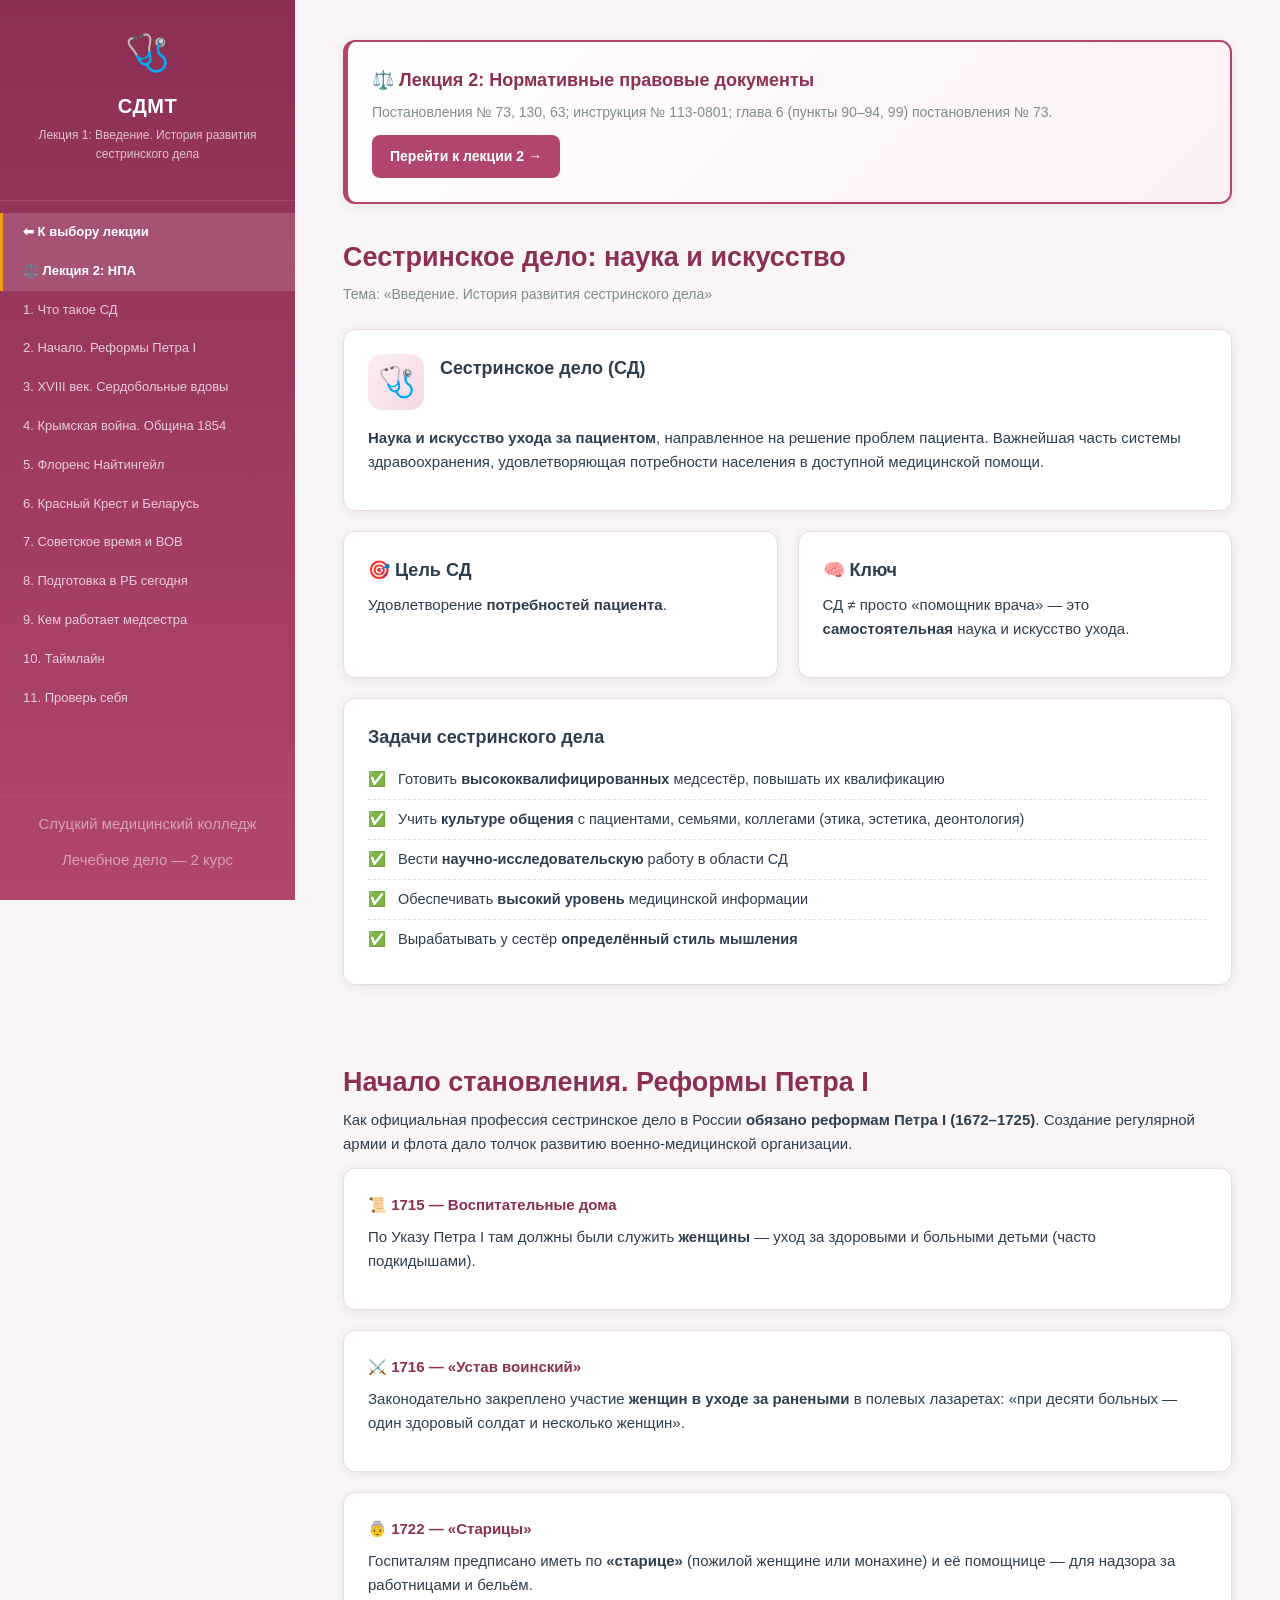
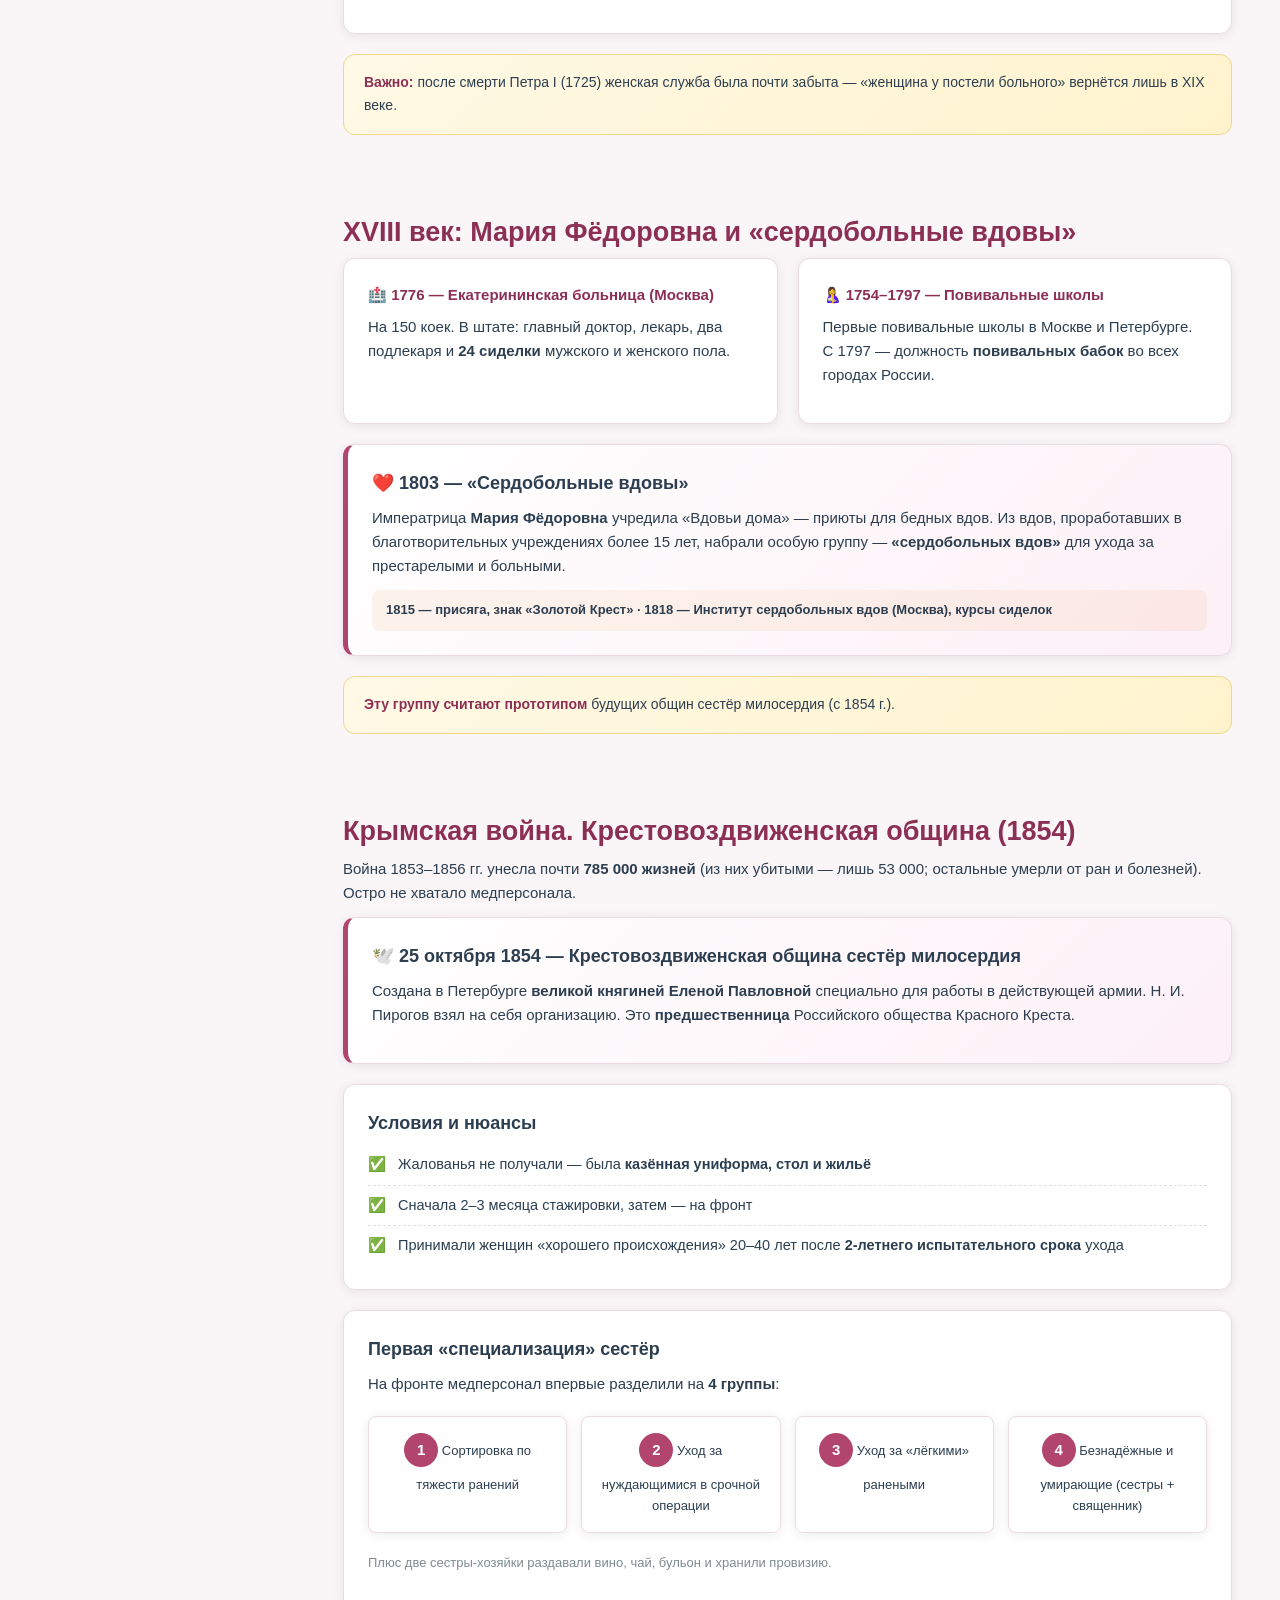
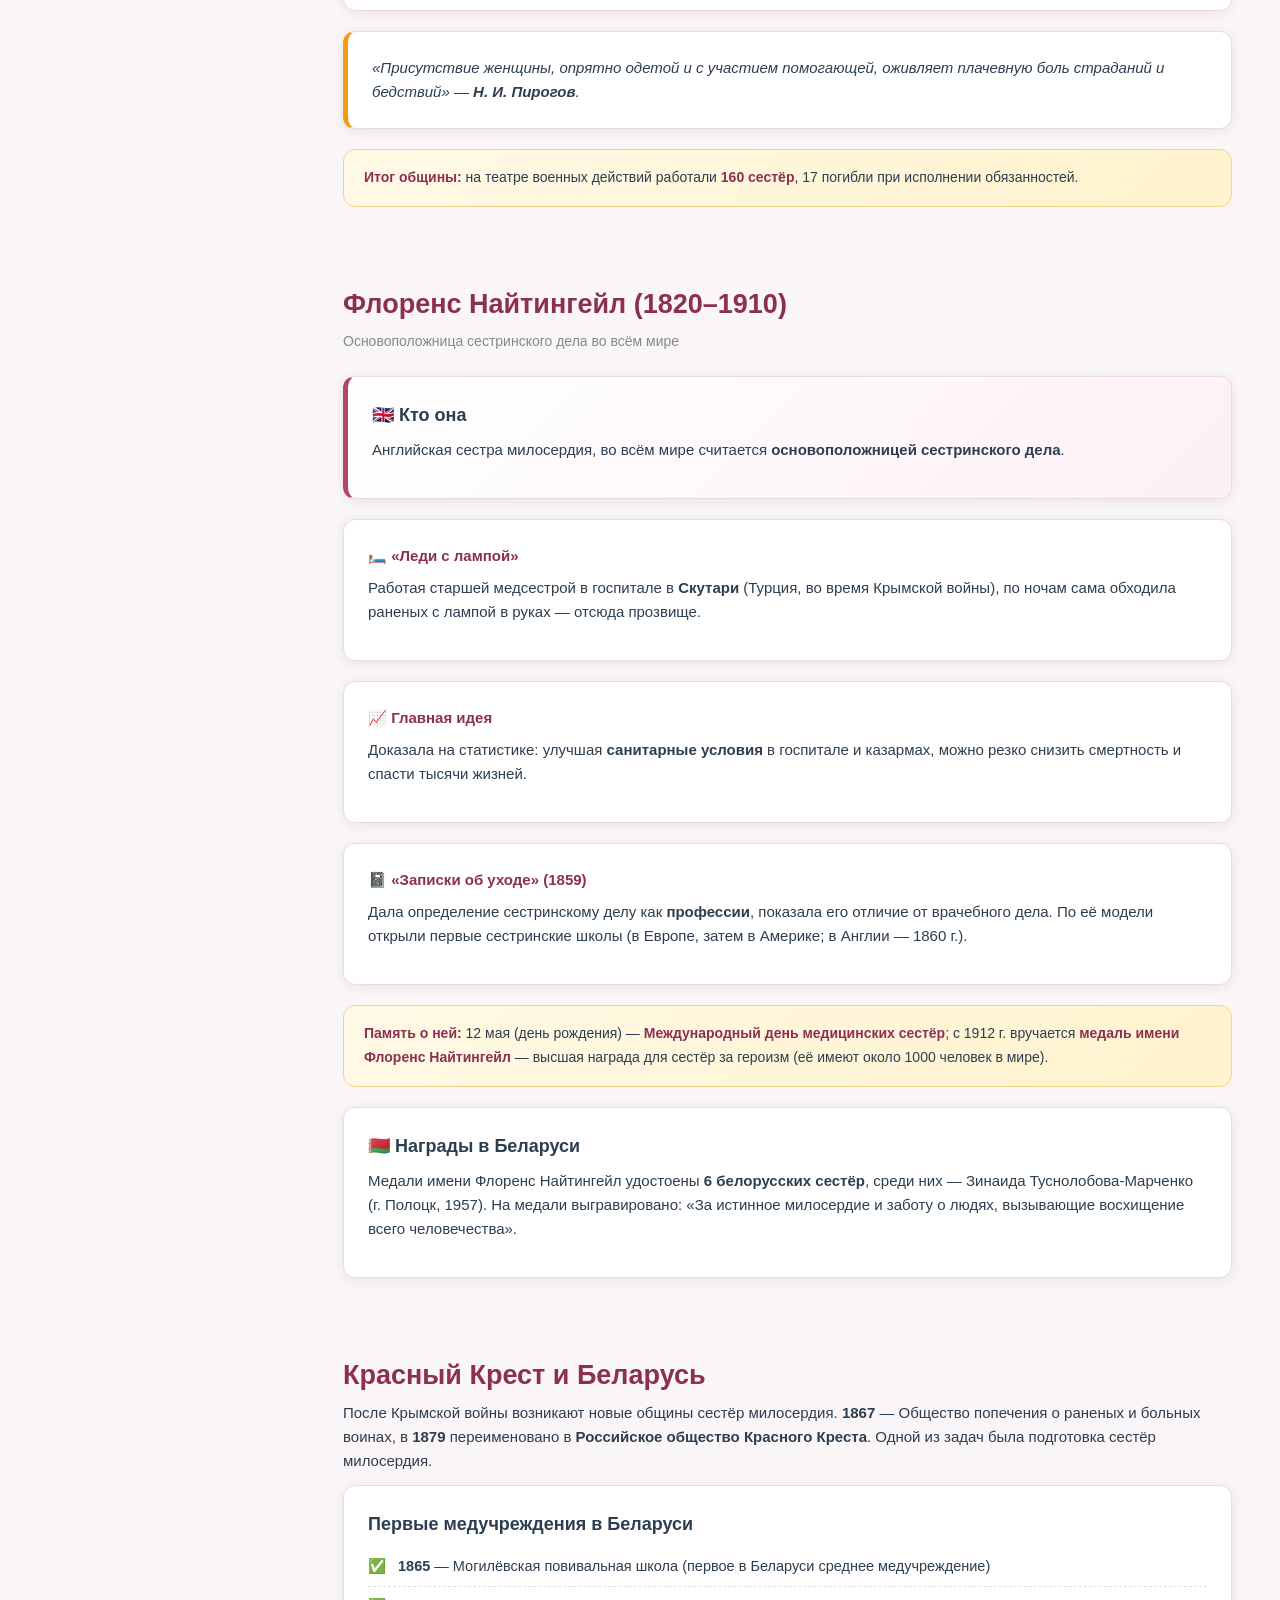
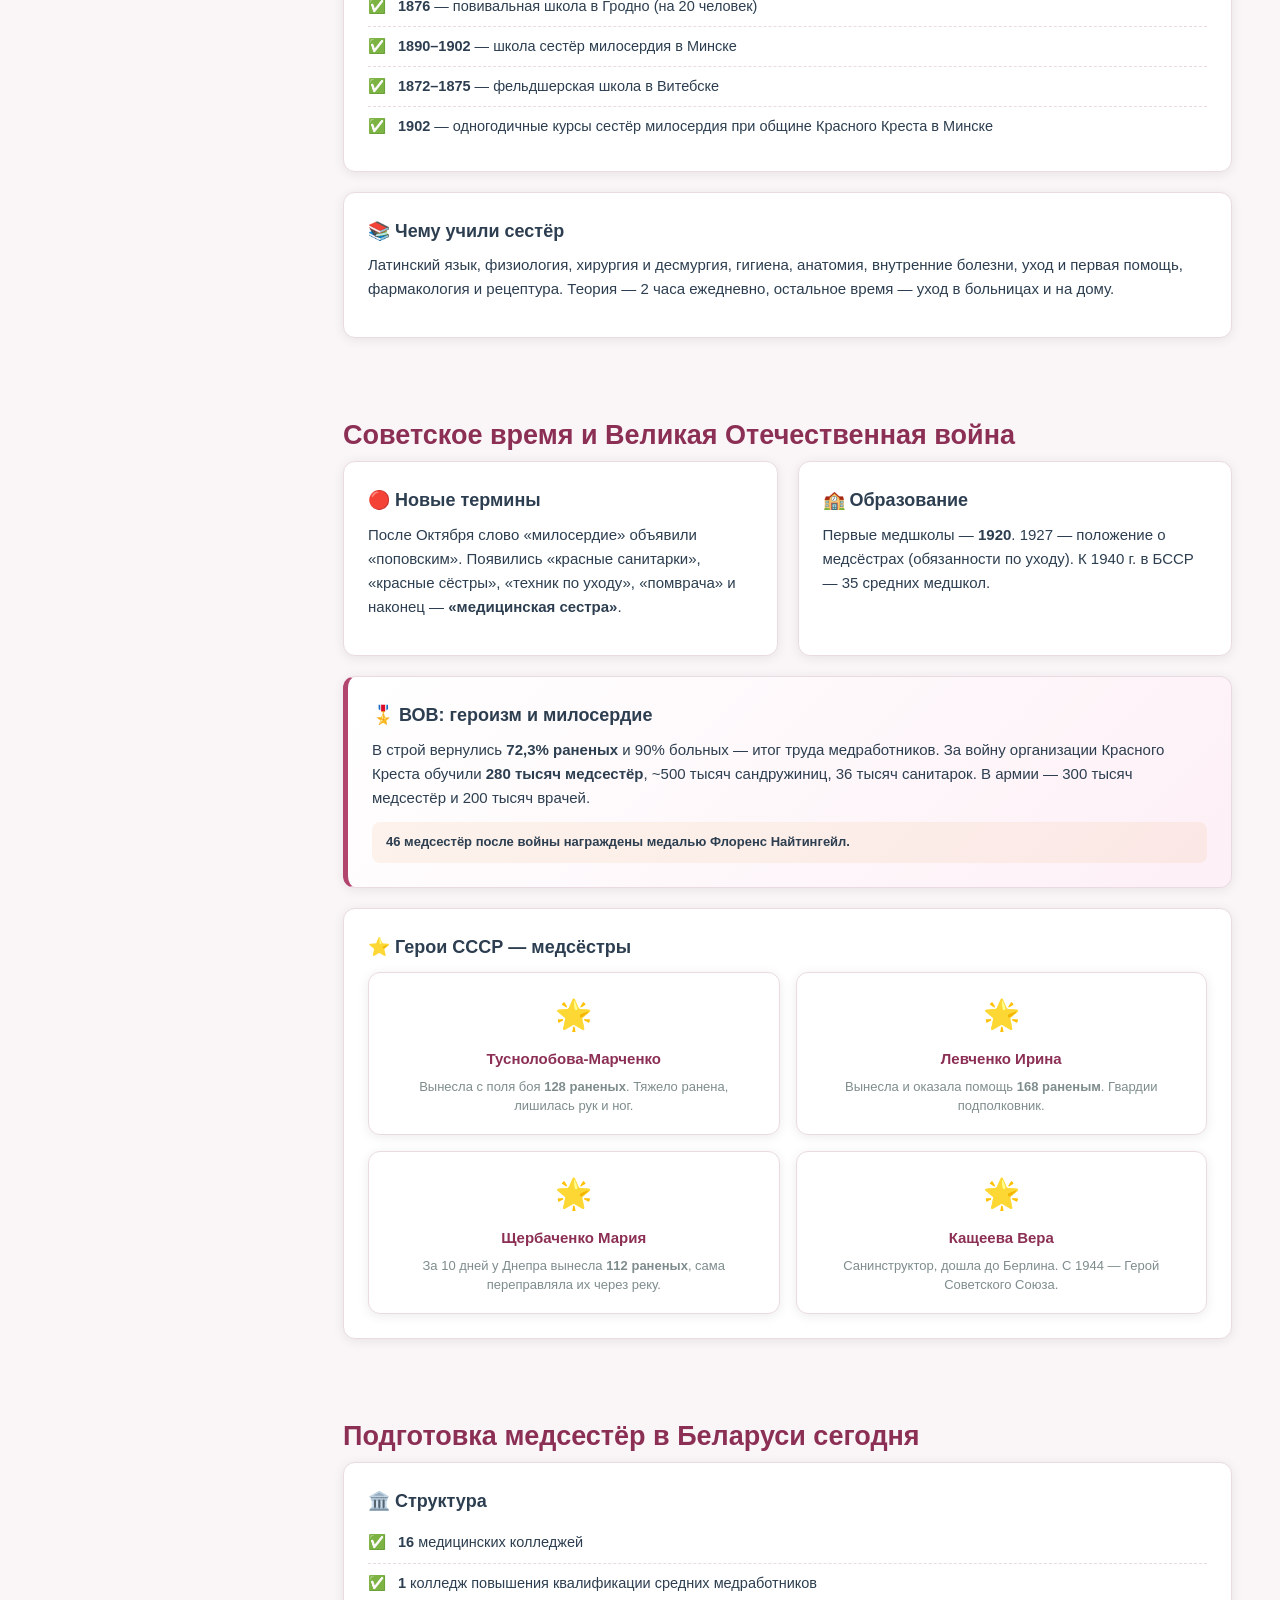
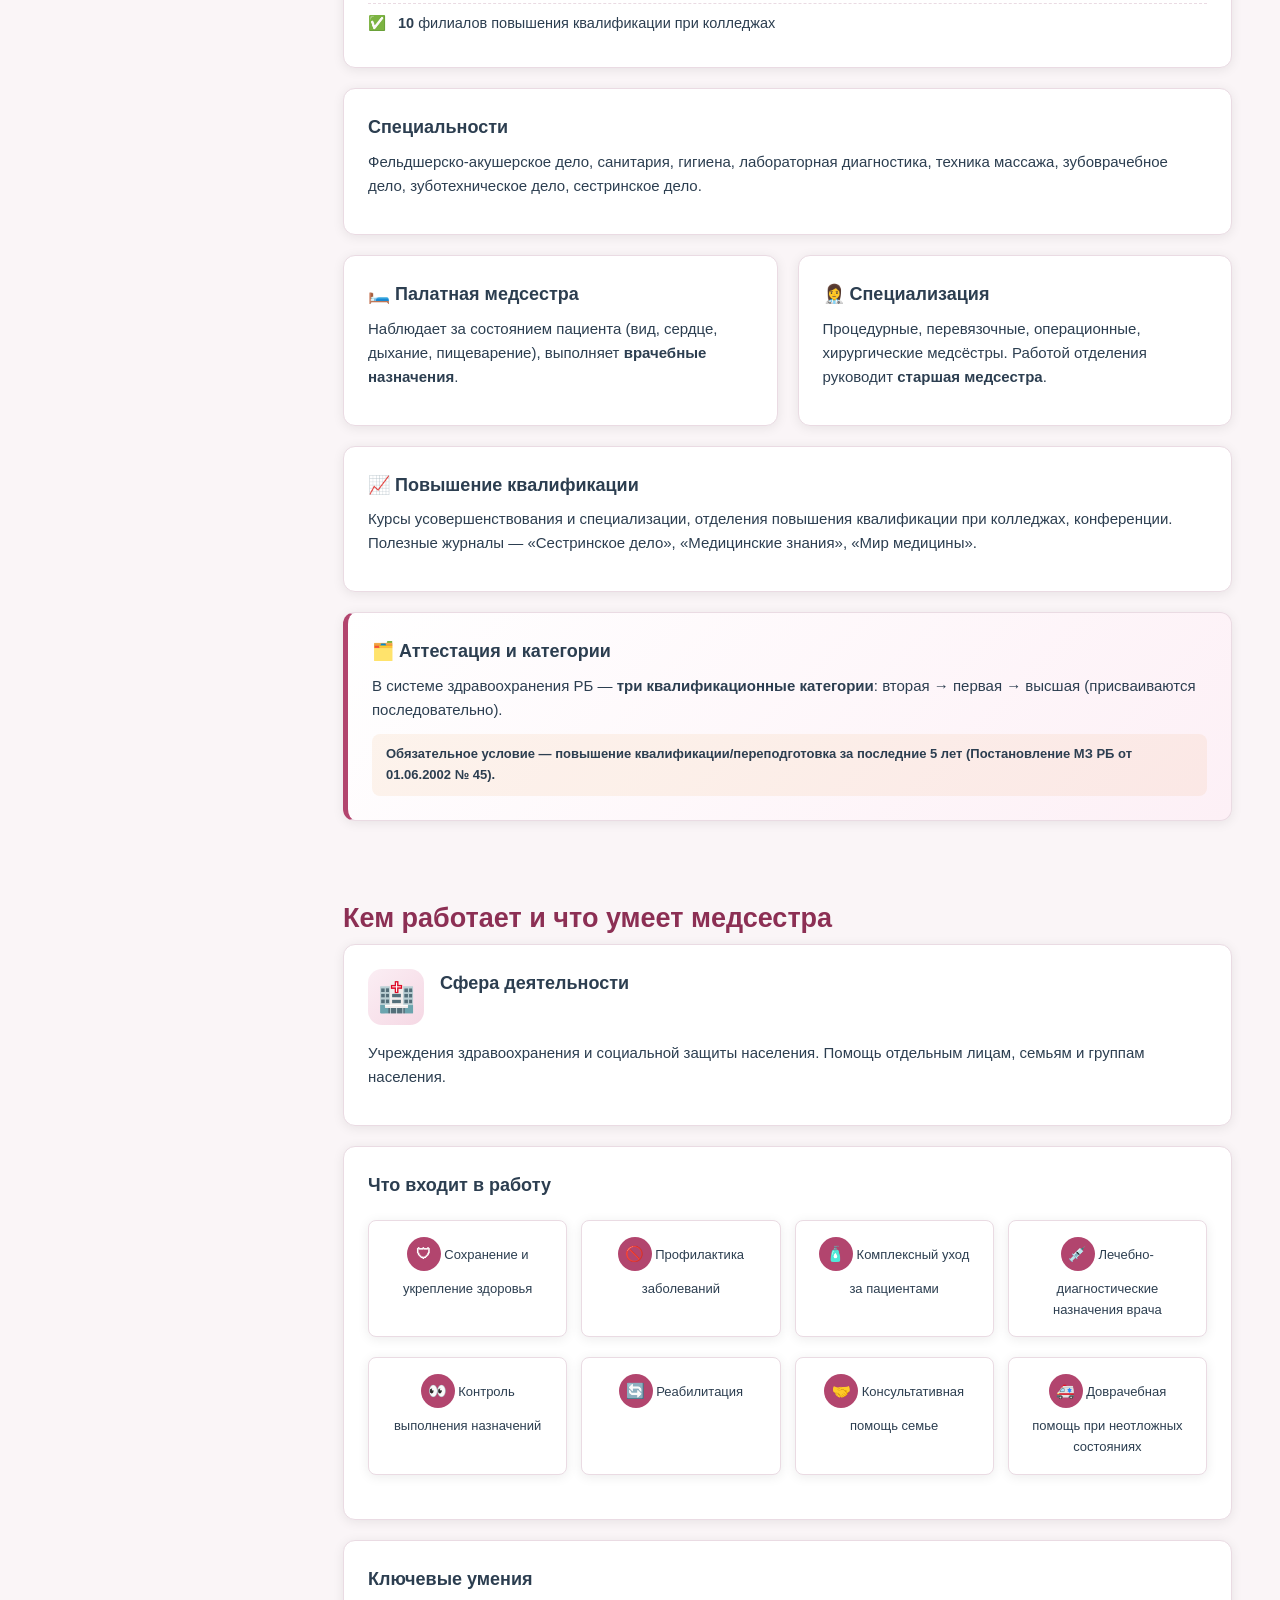
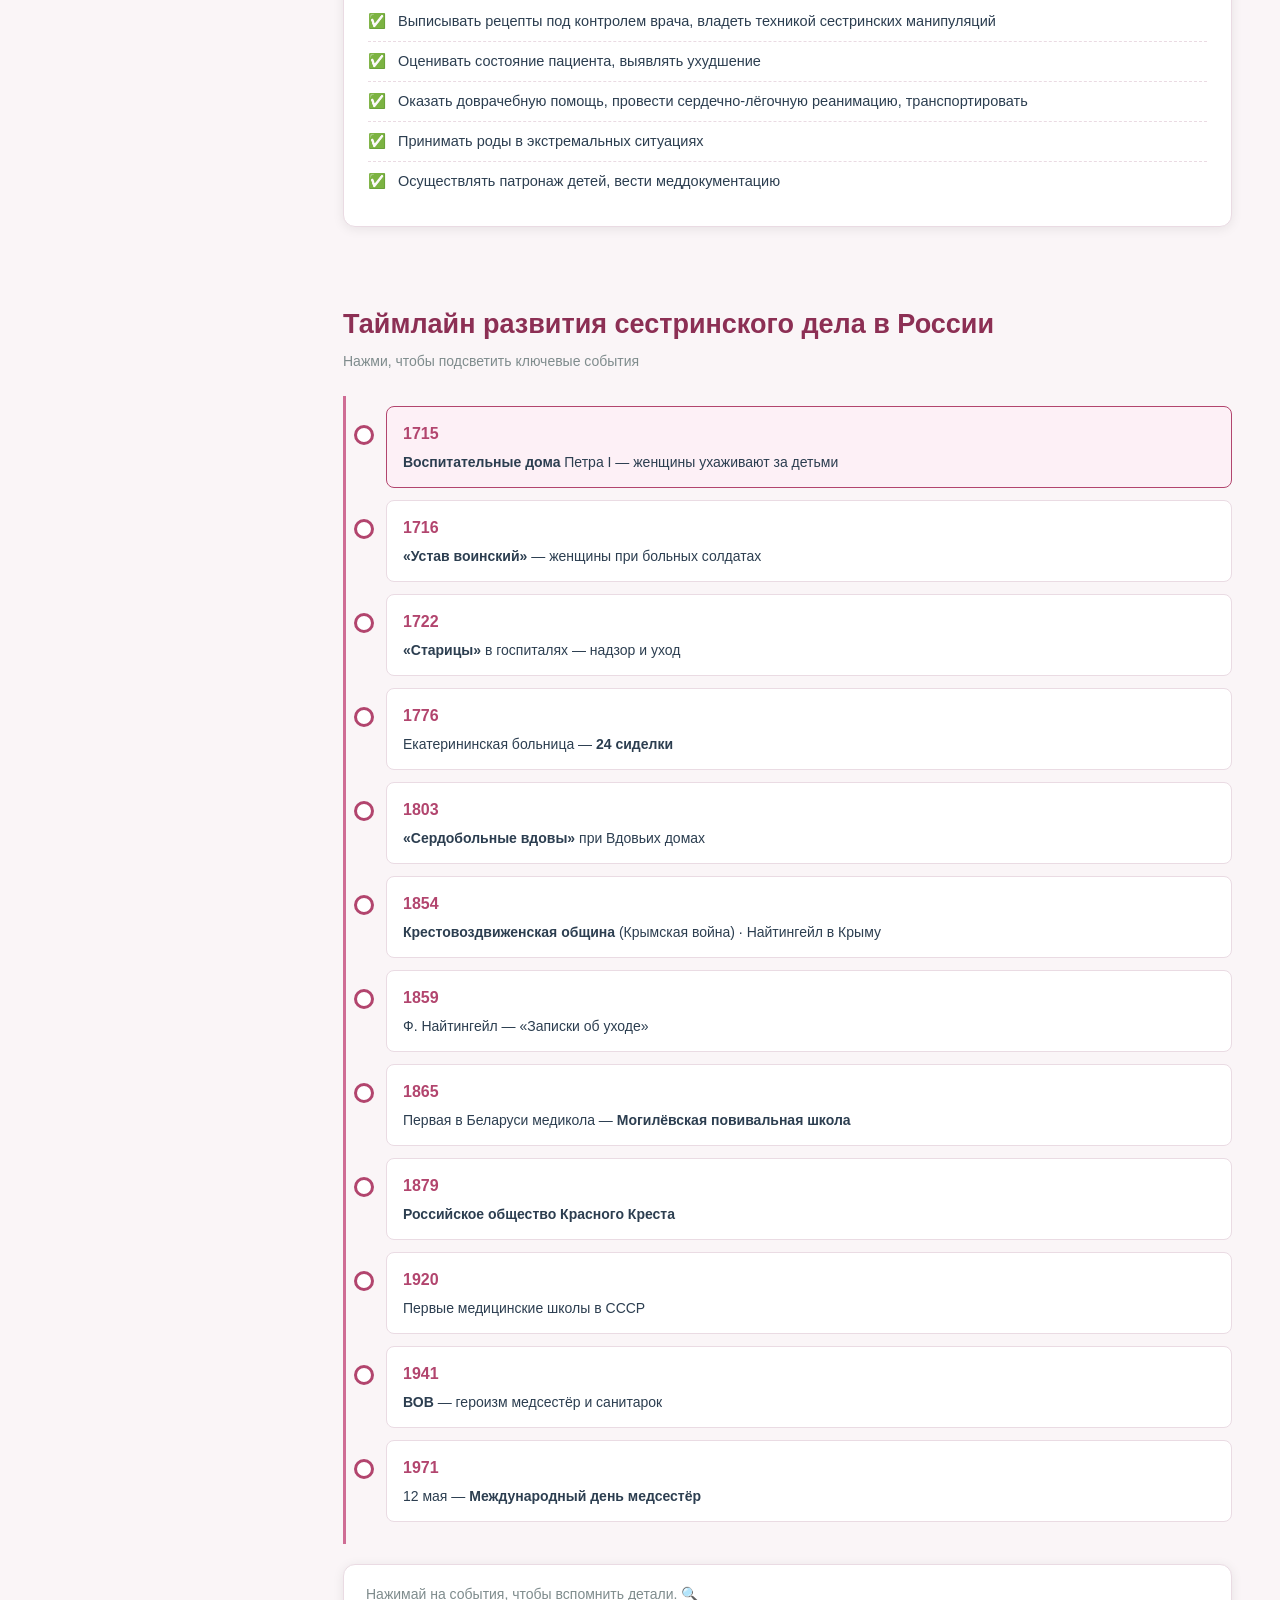
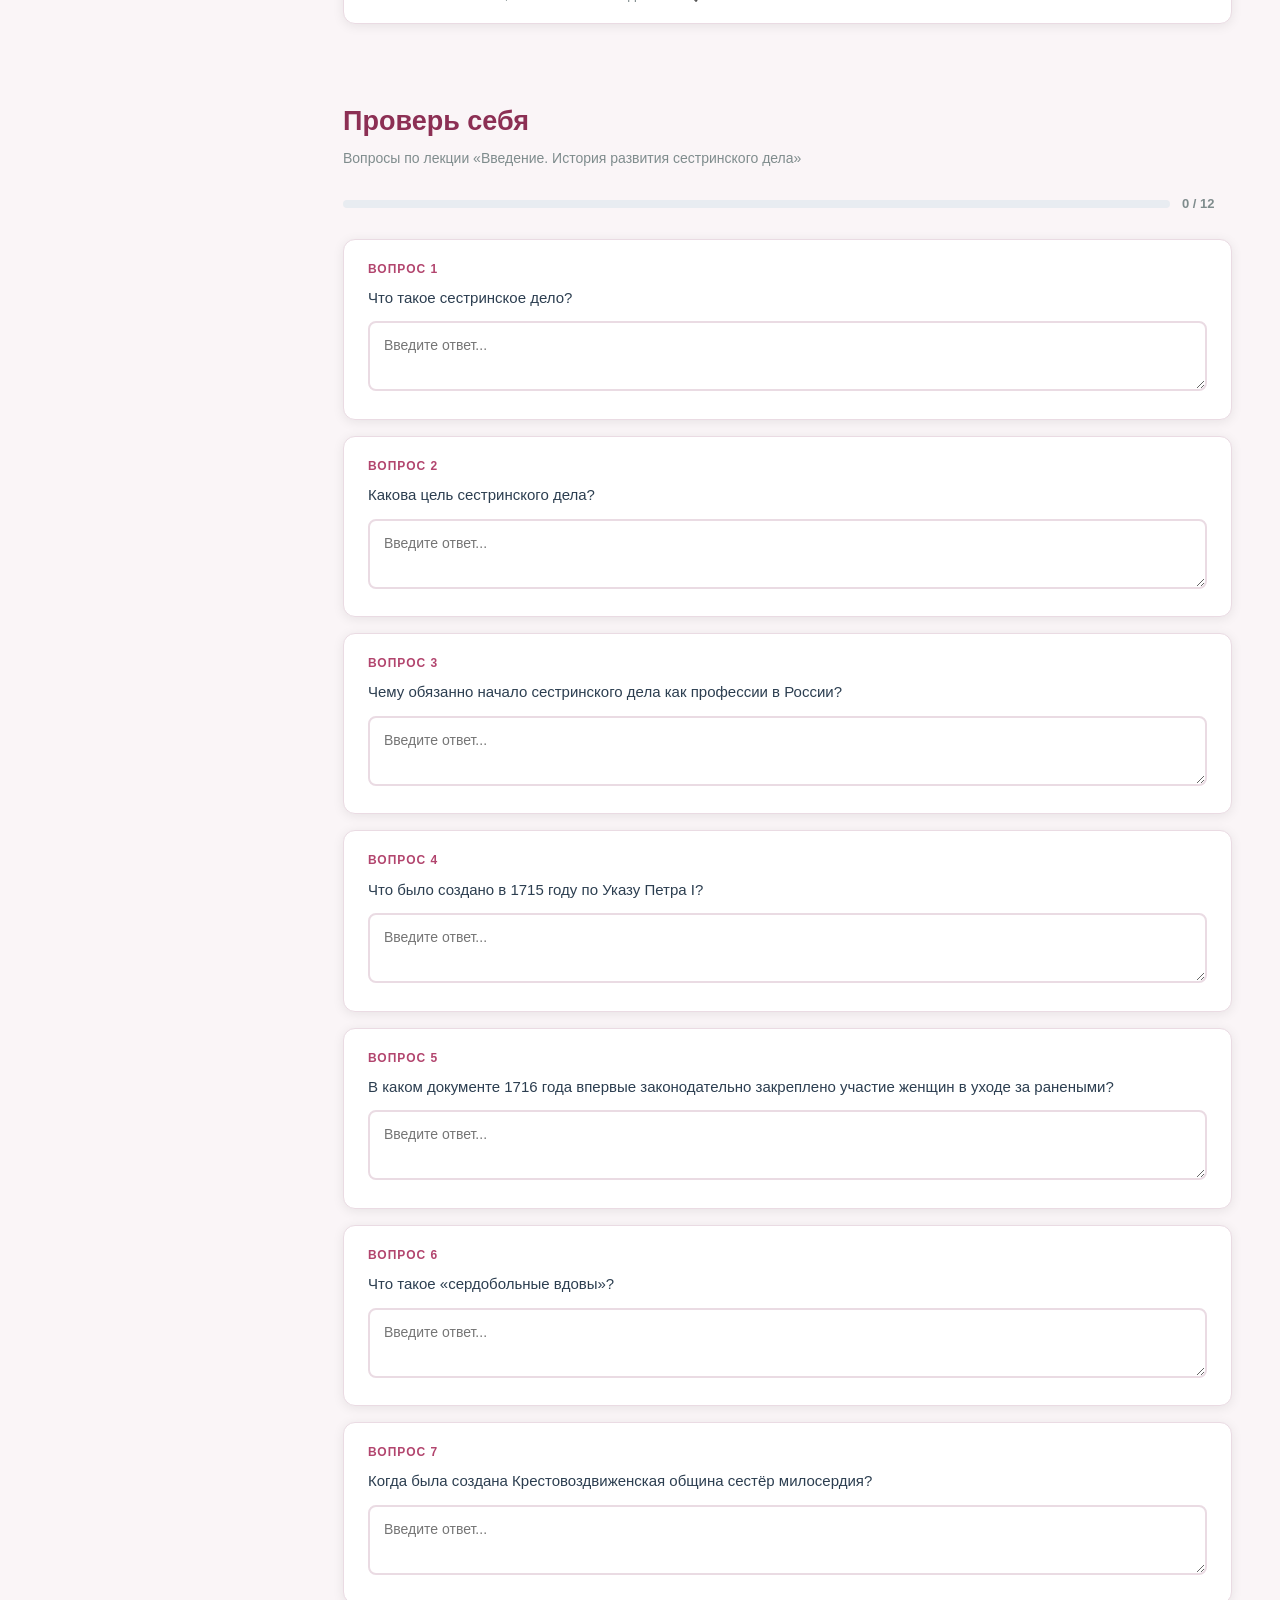
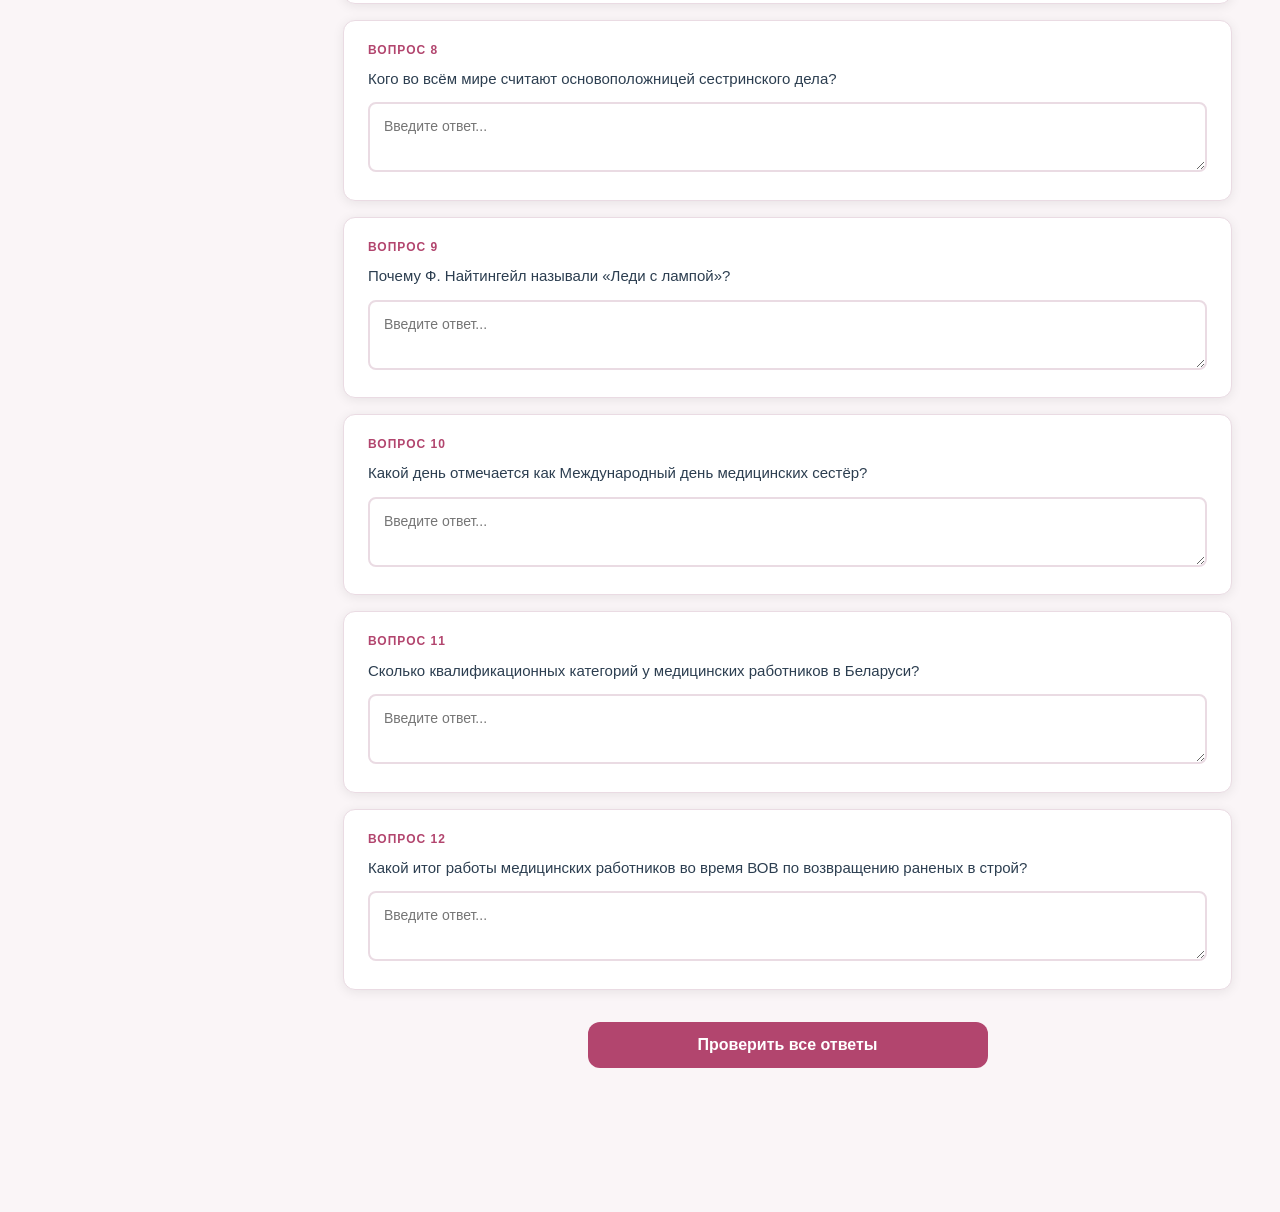
==== commit ee61089e: "Добавить лекции: анатомия 3 (ткани), СДМТ 2 (НПА) и страницу выбора лекций" ====
--- a/SdmApp/index.html
+++ b/SdmApp/index.html
@@ -15,6 +15,8 @@
         <p class="subtitle">Лекция 1: Введение. История развития сестринского дела</p>
     </div>
     <ul>
+        <li><a href="topics.html" style="background:rgba(255,255,255,0.15);border-left-color:var(--accent-light);color:#fff;font-weight:700;">⬅ К выбору лекции</a></li>
+        <li><a href="npa.html" style="background:rgba(255,255,255,0.15);border-left-color:var(--accent-light);color:#fff;font-weight:700;">⚖️ Лекция 2: НПА</a></li>
         <li><a href="#intro" class="active" onclick="scrollToSection('intro', this)">1. Что такое СД</a></li>
         <li><a href="#peter" onclick="scrollToSection('peter', this)">2. Начало. Реформы Петра I</a></li>
         <li><a href="#maria" onclick="scrollToSection('maria', this)">3. XVIII век. Сердобольные вдовы</a></li>
@@ -34,6 +36,12 @@
 </nav>
 
 <main id="content">
+
+    <div class="npa-banner card">
+        <h3>⚖️ Лекция 2: Нормативные правовые документы</h3>
+        <p>Постановления № 73, 130, 63; инструкция № 113-0801; глава 6 (пункты 90–94, 99) постановления № 73.</p>
+        <a href="npa.html" class="btn-nav">Перейти к лекции 2 →</a>
+    </div>
 
     <section id="intro" class="section">
         <h1>Сестринское дело: наука и искусство</h1>
--- a/SdmApp/style.css
+++ b/SdmApp/style.css
@@ -88,6 +88,13 @@
 }
 .note { font-size: 13px; color: var(--text-light); margin-top: 10px; }
 
+/* ===== NPA BANNER ===== */
+.npa-banner { border: 2px solid var(--primary); border-left: 5px solid var(--primary); background: linear-gradient(135deg, #fff, #fdf0f6); }
+.npa-banner h3 { color: var(--primary-dark); margin-bottom: 6px; }
+.npa-banner p { font-size: 14px; color: var(--text-light); margin-bottom: 12px; }
+.btn-nav { display: inline-block; padding: 10px 18px; background: var(--primary); color: white; border-radius: var(--radius-sm); text-decoration: none; font-weight: 600; font-size: 14px; transition: all 0.2s; }
+.btn-nav:hover { background: var(--primary-dark); transform: translateY(-2px); box-shadow: var(--shadow-hover); }
+
 /* ===== HERO GRID ===== */
 .hero-grid { display: grid; grid-template-columns: repeat(2, 1fr); gap: 16px; margin-top: 10px; }
 .hero-card {
